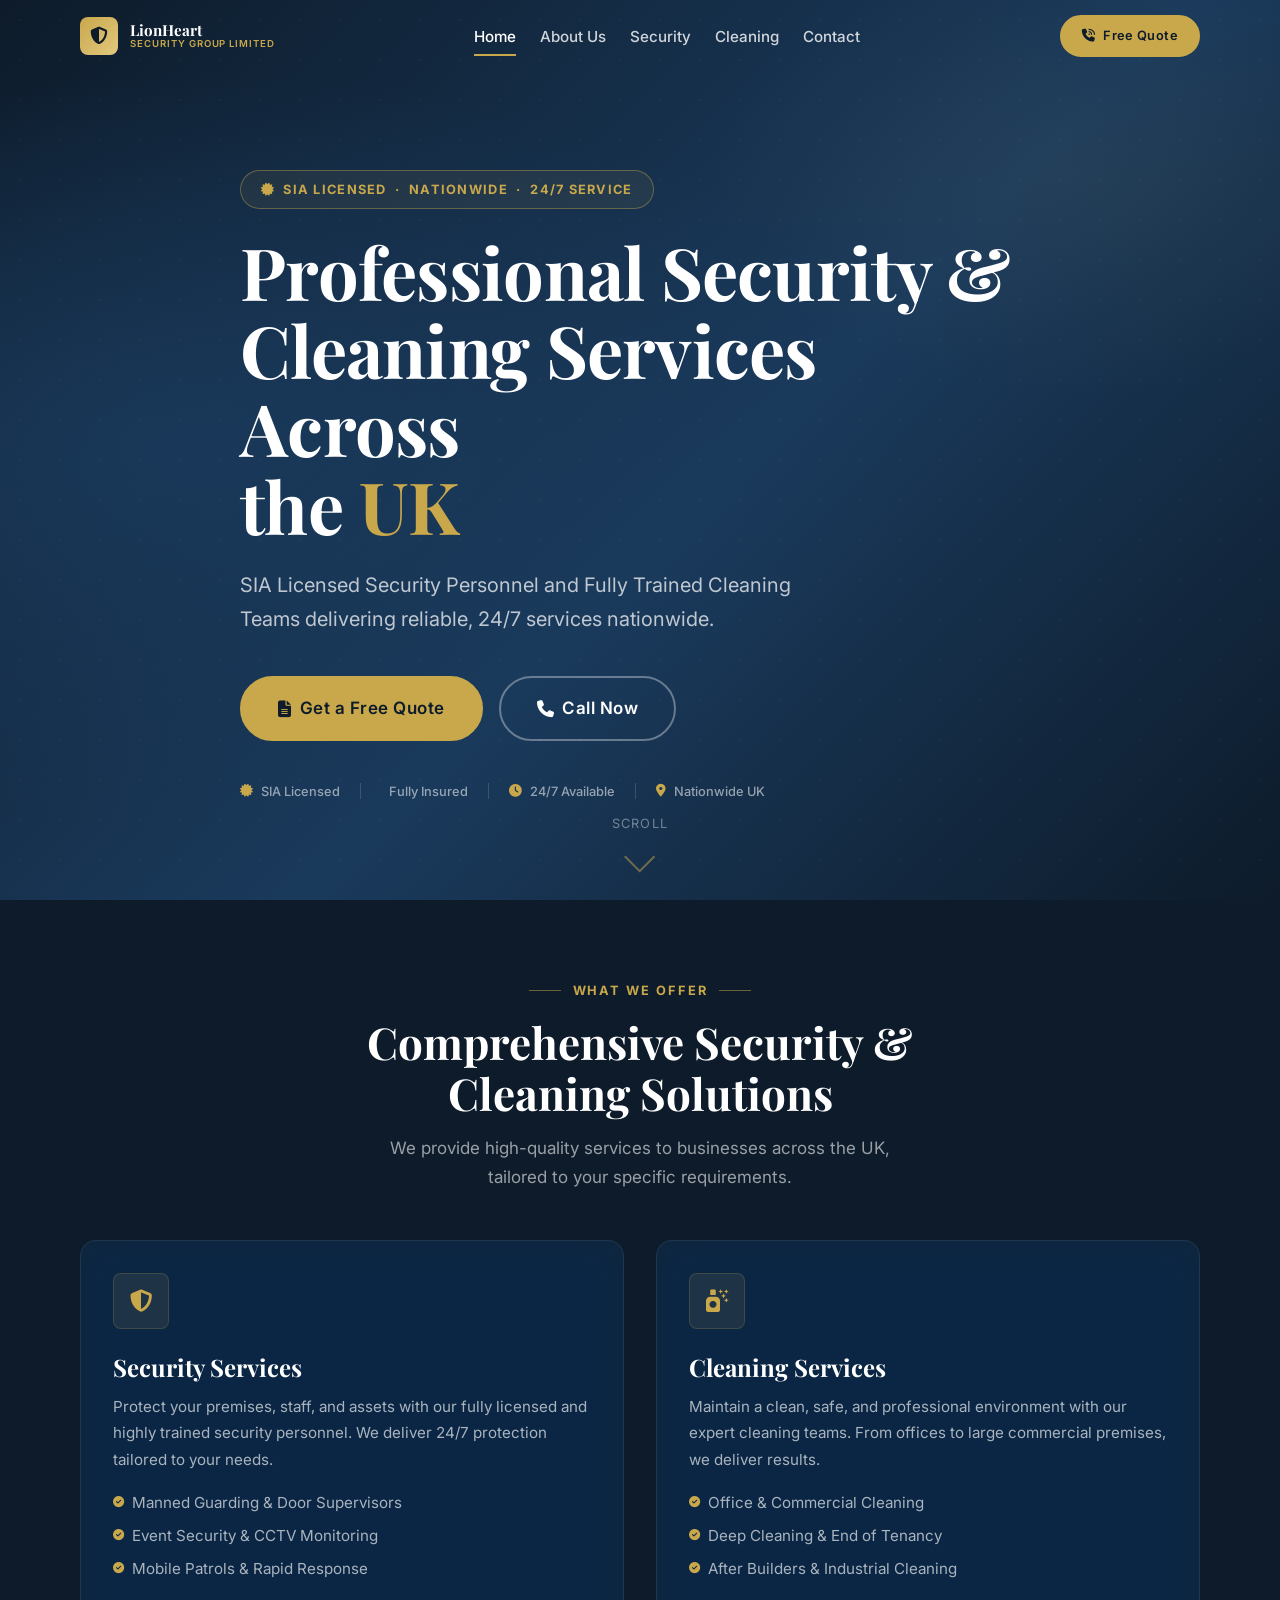
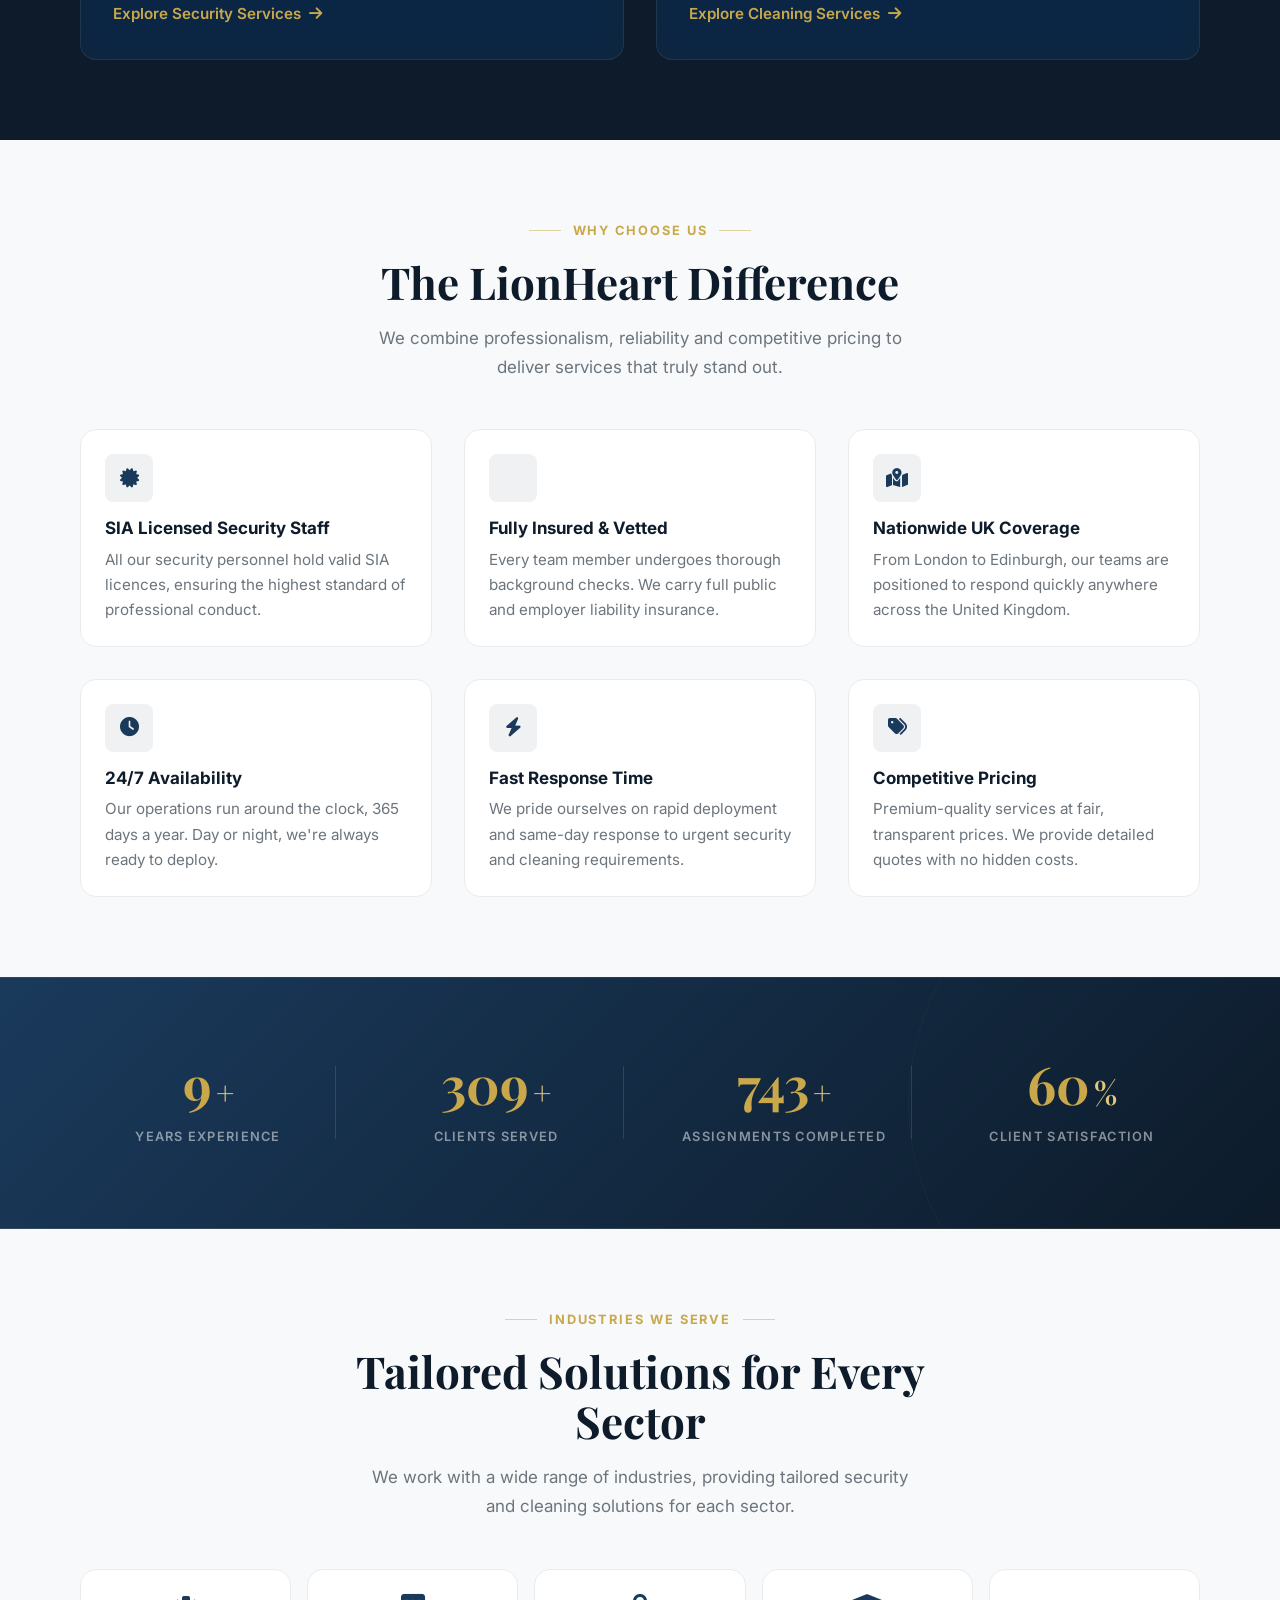
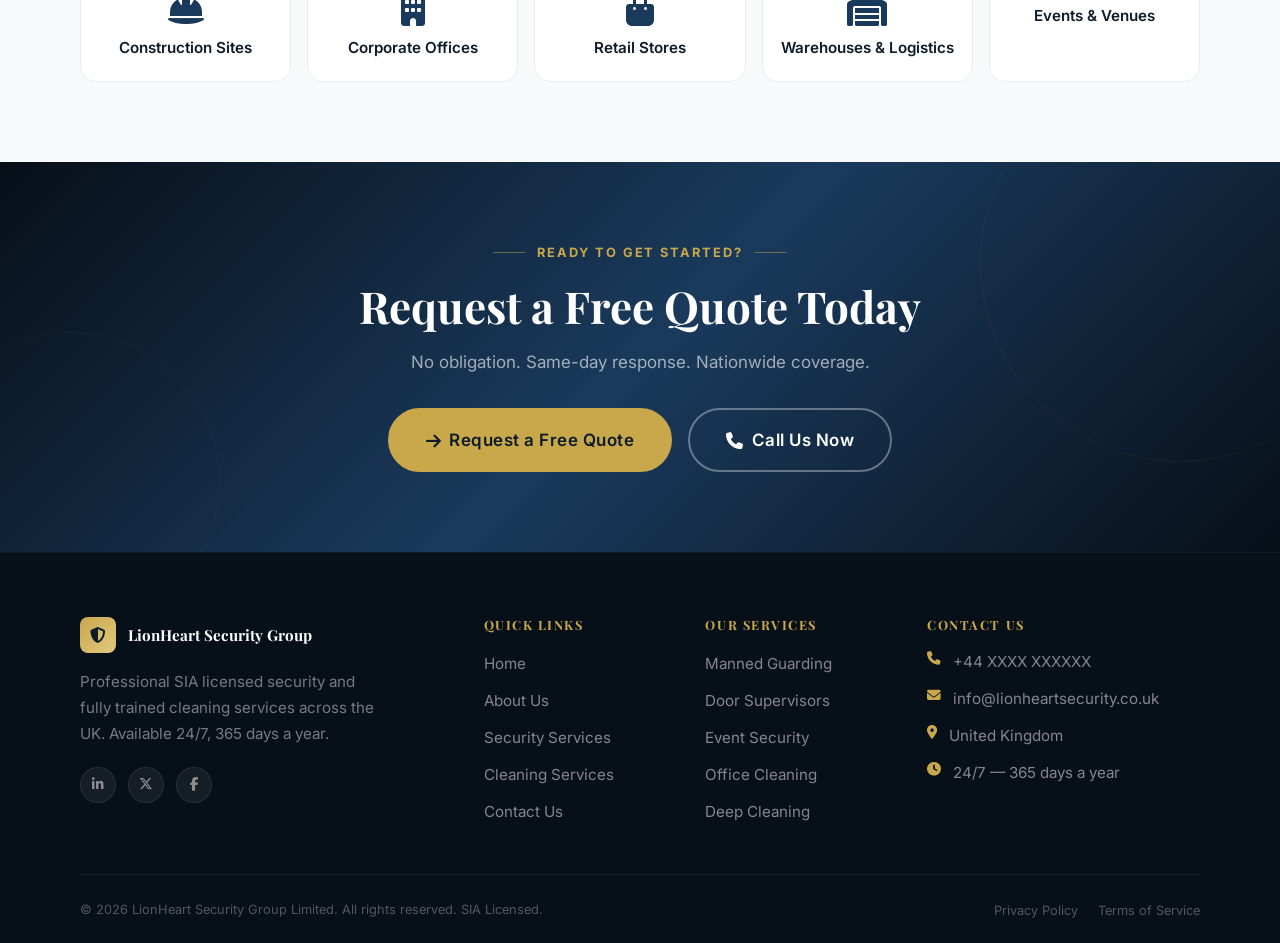
==== index.html @ 36550b9c "Initial commit" ====
<!DOCTYPE html>
<html lang="en">
<head>
  <meta charset="UTF-8">
  <meta name="viewport" content="width=device-width, initial-scale=1.0">
  <meta name="description" content="LionHeart Security Group Limited — SIA Licensed Security Personnel and Fully Trained Cleaning Teams delivering reliable 24/7 services nationwide across the UK.">
  <title>LionHeart Security Group Limited | Professional Security & Cleaning Services UK</title>
  <link rel="preconnect" href="https://fonts.googleapis.com">
  <link rel="preconnect" href="https://fonts.gstatic.com" crossorigin>
  <link href="https://fonts.googleapis.com/css2?family=Inter:wght@300;400;500;600;700&family=Playfair+Display:wght@400;600;700&display=swap" rel="stylesheet">
  <link rel="stylesheet" href="https://cdnjs.cloudflare.com/ajax/libs/font-awesome/6.5.0/css/all.min.css">
  <link rel="stylesheet" href="styles.css">
</head>
<body>
  <a href="#main-content" class="skip-link">Skip to main content</a>

  <!-- Navigation -->
  <nav class="nav" role="navigation" aria-label="Main navigation">
    <div class="nav__inner container">
      <a href="index.html" class="nav__logo" aria-label="LionHeart Security Group Limited — Home">
        <div class="nav__logo-icon"><i class="fa-solid fa-shield-halved" aria-hidden="true"></i></div>
        <div class="nav__logo-text">
          <span class="nav__logo-name">LionHeart</span>
          <span class="nav__logo-tag">Security Group Limited</span>
        </div>
      </a>
      <ul class="nav__links" role="list">
        <li><a href="index.html"    class="nav__link">Home</a></li>
        <li><a href="about.html"    class="nav__link">About Us</a></li>
        <li><a href="security.html" class="nav__link">Security</a></li>
        <li><a href="cleaning.html" class="nav__link">Cleaning</a></li>
        <li><a href="contact.html"  class="nav__link">Contact</a></li>
      </ul>
      <a href="contact.html" class="btn btn--primary btn--sm nav__cta">
        <i class="fa-solid fa-phone-volume" aria-hidden="true"></i> Free Quote
      </a>
      <button class="nav__hamburger" data-hamburger aria-label="Toggle navigation menu" aria-expanded="false" aria-controls="mobile-menu">
        <span class="nav__hamburger-line"></span>
        <span class="nav__hamburger-line"></span>
        <span class="nav__hamburger-line"></span>
      </button>
    </div>
    <!-- Mobile Menu -->
    <div class="nav__mobile" id="mobile-menu" role="dialog" aria-label="Navigation menu" aria-modal="true">
      <div class="nav__mobile-overlay"></div>
      <div class="nav__mobile-panel">
        <ul class="nav__mobile-links" role="list">
          <li><a href="index.html"    class="nav__mobile-link">Home</a></li>
          <li><a href="about.html"    class="nav__mobile-link">About Us</a></li>
          <li><a href="security.html" class="nav__mobile-link">Security Services</a></li>
          <li><a href="cleaning.html" class="nav__mobile-link">Cleaning Services</a></li>
          <li><a href="contact.html"  class="nav__mobile-link">Contact</a></li>
        </ul>
        <a href="contact.html" class="btn btn--primary btn--lg" style="margin-top:1.5rem;text-align:center">Get a Free Quote</a>
        <div class="nav__mobile-contact">
          <a href="tel:+44XXXXXXXXXX"><i class="fa-solid fa-phone" aria-hidden="true"></i> +44 XXXX XXXX</a>
          <a href="mailto:info@lionheartsecurity.co.uk"><i class="fa-solid fa-envelope" aria-hidden="true"></i> info@lionheartsecurity.co.uk</a>
        </div>
      </div>
    </div>
  </nav>

  <main id="main-content">

    <!-- Hero -->
    <section class="hero" id="home" aria-label="Hero">
      <div class="hero__bg" aria-hidden="true"></div>
      <div class="container">
        <div class="hero__content">
          <div class="hero__badge">
            <i class="fa-solid fa-certificate" aria-hidden="true"></i>
            SIA Licensed &nbsp;·&nbsp; Nationwide &nbsp;·&nbsp; 24/7 Service
          </div>
          <h1 class="hero__title">
            Professional Security &amp;<br>
            Cleaning Services Across<br>
            the <span class="highlight">UK</span>
          </h1>
          <p class="hero__sub">
            SIA Licensed Security Personnel and Fully Trained Cleaning Teams delivering reliable, 24/7 services nationwide.
          </p>
          <div class="hero__actions">
            <a href="contact.html" class="btn btn--primary btn--lg">
              <i class="fa-solid fa-file-lines" aria-hidden="true"></i> Get a Free Quote
            </a>
            <a href="tel:+44XXXXXXXXXX" class="btn btn--outline btn--lg">
              <i class="fa-solid fa-phone" aria-hidden="true"></i> Call Now
            </a>
          </div>
          <div class="hero__trust-bar">
            <div class="trust-badge">
              <i class="fa-solid fa-certificate" aria-hidden="true"></i> SIA Licensed
            </div>
            <div class="trust-divider" aria-hidden="true"></div>
            <div class="trust-badge">
              <i class="fa-solid fa-shield-check" aria-hidden="true"></i> Fully Insured
            </div>
            <div class="trust-divider" aria-hidden="true"></div>
            <div class="trust-badge">
              <i class="fa-solid fa-clock" aria-hidden="true"></i> 24/7 Available
            </div>
            <div class="trust-divider" aria-hidden="true"></div>
            <div class="trust-badge">
              <i class="fa-solid fa-location-dot" aria-hidden="true"></i> Nationwide UK
            </div>
          </div>
        </div>
      </div>
      <div class="hero__scroll" aria-hidden="true">
        <span>Scroll</span>
        <div class="hero__scroll-arrow"></div>
      </div>
    </section>

    <!-- Services Overview -->
    <section class="section section--dark" id="services">
      <div class="container">
        <div class="section__header" data-reveal>
          <p class="section__eyebrow">
            <span class="section__eyebrow-line" aria-hidden="true"></span>
            What We Offer
            <span class="section__eyebrow-line" aria-hidden="true"></span>
          </p>
          <h2 class="section__title">Comprehensive Security &amp; Cleaning Solutions</h2>
          <p class="section__sub">We provide high-quality services to businesses across the UK, tailored to your specific requirements.</p>
        </div>
        <div class="grid-2">
          <article class="card" data-reveal data-reveal-delay="100">
            <div class="card__icon"><i class="fa-solid fa-shield-halved" aria-hidden="true"></i></div>
            <h3 class="card__title">Security Services</h3>
            <p class="card__body">Protect your premises, staff, and assets with our fully licensed and highly trained security personnel. We deliver 24/7 protection tailored to your needs.</p>
            <ul class="card__list">
              <li><i class="fa-solid fa-circle-check" aria-hidden="true"></i> Manned Guarding &amp; Door Supervisors</li>
              <li><i class="fa-solid fa-circle-check" aria-hidden="true"></i> Event Security &amp; CCTV Monitoring</li>
              <li><i class="fa-solid fa-circle-check" aria-hidden="true"></i> Mobile Patrols &amp; Rapid Response</li>
            </ul>
            <a href="security.html" class="card__link">
              Explore Security Services <i class="fa-solid fa-arrow-right" aria-hidden="true"></i>
            </a>
          </article>
          <article class="card" data-reveal data-reveal-delay="200">
            <div class="card__icon"><i class="fa-solid fa-spray-can-sparkles" aria-hidden="true"></i></div>
            <h3 class="card__title">Cleaning Services</h3>
            <p class="card__body">Maintain a clean, safe, and professional environment with our expert cleaning teams. From offices to large commercial premises, we deliver results.</p>
            <ul class="card__list">
              <li><i class="fa-solid fa-circle-check" aria-hidden="true"></i> Office &amp; Commercial Cleaning</li>
              <li><i class="fa-solid fa-circle-check" aria-hidden="true"></i> Deep Cleaning &amp; End of Tenancy</li>
              <li><i class="fa-solid fa-circle-check" aria-hidden="true"></i> After Builders &amp; Industrial Cleaning</li>
            </ul>
            <a href="cleaning.html" class="card__link">
              Explore Cleaning Services <i class="fa-solid fa-arrow-right" aria-hidden="true"></i>
            </a>
          </article>
        </div>
      </div>
    </section>

    <!-- Why Choose Us -->
    <section class="section section--light" id="why-us">
      <div class="container">
        <div class="section__header" data-reveal>
          <p class="section__eyebrow">
            <span class="section__eyebrow-line" aria-hidden="true"></span>
            Why Choose Us
            <span class="section__eyebrow-line" aria-hidden="true"></span>
          </p>
          <h2 class="section__title">The LionHeart Difference</h2>
          <p class="section__sub">We combine professionalism, reliability and competitive pricing to deliver services that truly stand out.</p>
        </div>
        <div class="grid-3">
          <div class="feature-item feature-item--light" data-reveal data-reveal-delay="0">
            <div class="feature-item__icon"><i class="fa-solid fa-certificate" aria-hidden="true"></i></div>
            <h3 class="feature-item__title">SIA Licensed Security Staff</h3>
            <p class="feature-item__body">All our security personnel hold valid SIA licences, ensuring the highest standard of professional conduct.</p>
          </div>
          <div class="feature-item feature-item--light" data-reveal data-reveal-delay="100">
            <div class="feature-item__icon"><i class="fa-solid fa-shield-check" aria-hidden="true"></i></div>
            <h3 class="feature-item__title">Fully Insured &amp; Vetted</h3>
            <p class="feature-item__body">Every team member undergoes thorough background checks. We carry full public and employer liability insurance.</p>
          </div>
          <div class="feature-item feature-item--light" data-reveal data-reveal-delay="200">
            <div class="feature-item__icon"><i class="fa-solid fa-map-location-dot" aria-hidden="true"></i></div>
            <h3 class="feature-item__title">Nationwide UK Coverage</h3>
            <p class="feature-item__body">From London to Edinburgh, our teams are positioned to respond quickly anywhere across the United Kingdom.</p>
          </div>
          <div class="feature-item feature-item--light" data-reveal data-reveal-delay="0">
            <div class="feature-item__icon"><i class="fa-solid fa-clock" aria-hidden="true"></i></div>
            <h3 class="feature-item__title">24/7 Availability</h3>
            <p class="feature-item__body">Our operations run around the clock, 365 days a year. Day or night, we're always ready to deploy.</p>
          </div>
          <div class="feature-item feature-item--light" data-reveal data-reveal-delay="100">
            <div class="feature-item__icon"><i class="fa-solid fa-bolt" aria-hidden="true"></i></div>
            <h3 class="feature-item__title">Fast Response Time</h3>
            <p class="feature-item__body">We pride ourselves on rapid deployment and same-day response to urgent security and cleaning requirements.</p>
          </div>
          <div class="feature-item feature-item--light" data-reveal data-reveal-delay="200">
            <div class="feature-item__icon"><i class="fa-solid fa-tags" aria-hidden="true"></i></div>
            <h3 class="feature-item__title">Competitive Pricing</h3>
            <p class="feature-item__body">Premium-quality services at fair, transparent prices. We provide detailed quotes with no hidden costs.</p>
          </div>
        </div>
      </div>
    </section>

    <!-- Stats -->
    <div class="stats" id="stats" aria-label="Company statistics">
      <div class="container">
        <div class="stats__grid">
          <div class="stats__item" data-reveal data-reveal-delay="0">
            <div class="stats__value">
              <span class="stats__number" data-counter="15" aria-label="15">0</span>
              <span class="stats__suffix">+</span>
            </div>
            <div class="stats__label">Years Experience</div>
          </div>
          <div class="stats__item" data-reveal data-reveal-delay="100">
            <div class="stats__value">
              <span class="stats__number" data-counter="500" aria-label="500">0</span>
              <span class="stats__suffix">+</span>
            </div>
            <div class="stats__label">Clients Served</div>
          </div>
          <div class="stats__item" data-reveal data-reveal-delay="200">
            <div class="stats__value">
              <span class="stats__number" data-counter="1200" aria-label="1200">0</span>
              <span class="stats__suffix">+</span>
            </div>
            <div class="stats__label">Assignments Completed</div>
          </div>
          <div class="stats__item" data-reveal data-reveal-delay="300">
            <div class="stats__value">
              <span class="stats__number" data-counter="98" aria-label="98">0</span>
              <span class="stats__suffix">%</span>
            </div>
            <div class="stats__label">Client Satisfaction</div>
          </div>
        </div>
      </div>
    </div>

    <!-- Industries -->
    <section class="section section--light" id="industries">
      <div class="container">
        <div class="section__header" data-reveal>
          <p class="section__eyebrow">
            <span class="section__eyebrow-line" aria-hidden="true"></span>
            Industries We Serve
            <span class="section__eyebrow-line" aria-hidden="true"></span>
          </p>
          <h2 class="section__title">Tailored Solutions for Every Sector</h2>
          <p class="section__sub">We work with a wide range of industries, providing tailored security and cleaning solutions for each sector.</p>
        </div>
        <div class="industries-grid">
          <div class="industry-card" data-reveal data-reveal-delay="0">
            <i class="fa-solid fa-helmet-safety industry-card__icon" aria-hidden="true"></i>
            <div class="industry-card__name">Construction Sites</div>
          </div>
          <div class="industry-card" data-reveal data-reveal-delay="80">
            <i class="fa-solid fa-building industry-card__icon" aria-hidden="true"></i>
            <div class="industry-card__name">Corporate Offices</div>
          </div>
          <div class="industry-card" data-reveal data-reveal-delay="160">
            <i class="fa-solid fa-bag-shopping industry-card__icon" aria-hidden="true"></i>
            <div class="industry-card__name">Retail Stores</div>
          </div>
          <div class="industry-card" data-reveal data-reveal-delay="240">
            <i class="fa-solid fa-warehouse industry-card__icon" aria-hidden="true"></i>
            <div class="industry-card__name">Warehouses &amp; Logistics</div>
          </div>
          <div class="industry-card" data-reveal data-reveal-delay="320">
            <i class="fa-solid fa-calendar-star industry-card__icon" aria-hidden="true"></i>
            <div class="industry-card__name">Events &amp; Venues</div>
          </div>
        </div>
      </div>
    </section>

    <!-- CTA Banner -->
    <section class="cta-banner" id="cta" aria-label="Call to action">
      <div class="cta-banner__inner">
        <div data-reveal="fade">
          <p class="section__eyebrow" style="justify-content:center;margin-bottom:1rem;">
            <span class="section__eyebrow-line" aria-hidden="true"></span>
            Ready to Get Started?
            <span class="section__eyebrow-line" aria-hidden="true"></span>
          </p>
          <h2 class="cta-banner__title">Request a Free Quote Today</h2>
          <p class="cta-banner__sub">No obligation. Same-day response. Nationwide coverage.</p>
          <div class="cta-banner__actions">
            <a href="contact.html" class="btn btn--primary btn--lg">
              <i class="fa-solid fa-arrow-right" aria-hidden="true"></i> Request a Free Quote
            </a>
            <a href="tel:+44XXXXXXXXXX" class="btn btn--outline btn--lg">
              <i class="fa-solid fa-phone" aria-hidden="true"></i> Call Us Now
            </a>
          </div>
        </div>
      </div>
    </section>

  </main>

  <!-- Footer -->
  <footer class="footer" role="contentinfo">
    <div class="container">
      <div class="footer__grid">
        <div>
          <div class="footer__logo">
            <div class="footer__logo-icon"><i class="fa-solid fa-shield-halved" aria-hidden="true"></i></div>
            <span class="footer__logo-name">LionHeart Security Group</span>
          </div>
          <p class="footer__desc">Professional SIA licensed security and fully trained cleaning services across the UK. Available 24/7, 365 days a year.</p>
          <div class="footer__social">
            <a href="#" aria-label="LinkedIn"><i class="fa-brands fa-linkedin-in" aria-hidden="true"></i></a>
            <a href="#" aria-label="Twitter/X"><i class="fa-brands fa-x-twitter" aria-hidden="true"></i></a>
            <a href="#" aria-label="Facebook"><i class="fa-brands fa-facebook-f" aria-hidden="true"></i></a>
          </div>
        </div>
        <div>
          <h3 class="footer__col-title">Quick Links</h3>
          <ul class="footer__links" role="list">
            <li><a href="index.html">Home</a></li>
            <li><a href="about.html">About Us</a></li>
            <li><a href="security.html">Security Services</a></li>
            <li><a href="cleaning.html">Cleaning Services</a></li>
            <li><a href="contact.html">Contact Us</a></li>
          </ul>
        </div>
        <div>
          <h3 class="footer__col-title">Our Services</h3>
          <ul class="footer__links" role="list">
            <li><a href="security.html">Manned Guarding</a></li>
            <li><a href="security.html">Door Supervisors</a></li>
            <li><a href="security.html">Event Security</a></li>
            <li><a href="cleaning.html">Office Cleaning</a></li>
            <li><a href="cleaning.html">Deep Cleaning</a></li>
          </ul>
        </div>
        <div>
          <h3 class="footer__col-title">Contact Us</h3>
          <ul class="footer__contact" role="list">
            <li class="footer__contact-item">
              <i class="fa-solid fa-phone" aria-hidden="true"></i>
              <a href="tel:+44XXXXXXXXXX">+44 XXXX XXXXXX</a>
            </li>
            <li class="footer__contact-item">
              <i class="fa-solid fa-envelope" aria-hidden="true"></i>
              <a href="mailto:info@lionheartsecurity.co.uk">info@lionheartsecurity.co.uk</a>
            </li>
            <li class="footer__contact-item">
              <i class="fa-solid fa-location-dot" aria-hidden="true"></i>
              <span>United Kingdom</span>
            </li>
            <li class="footer__contact-item">
              <i class="fa-solid fa-clock" aria-hidden="true"></i>
              <span>24/7 — 365 days a year</span>
            </li>
          </ul>
        </div>
      </div>
      <div class="footer__bottom">
        <p class="footer__copyright">&copy; 2026 LionHeart Security Group Limited. All rights reserved. SIA Licensed.</p>
        <ul class="footer__legal" role="list">
          <li><a href="#">Privacy Policy</a></li>
          <li><a href="#">Terms of Service</a></li>
        </ul>
      </div>
    </div>
  </footer>

  <script src="script.js"></script>
</body>
</html>
---- styles.css ----
/* ============================================================
   LIONHEART SECURITY GROUP LIMITED — Global Stylesheet
   ============================================================ */

/* 1. Design Tokens */
:root {
  --color-navy:        #0D1B2A;
  --color-blue:        #1A3A5C;
  --color-gold:        #C9A84C;
  --color-gold-light:  #E2C97E;
  --color-white:       #FFFFFF;
  --color-gray-light:  #F8F9FA;
  --color-gray-mid:    #E9ECEF;
  --color-muted:       #6C757D;
  --color-footer-bg:   #070F18;
  --color-card-glass:  rgba(26,58,92,0.35);
  --color-card-border: rgba(255,255,255,0.08);
  --color-card-hover:  rgba(201,168,76,0.28);

  --font-body:    'Inter', system-ui, sans-serif;
  --font-display: 'Playfair Display', Georgia, serif;

  --text-xs:   clamp(0.7rem,  1.5vw, 0.8rem);
  --text-sm:   clamp(0.83rem, 2vw,   0.95rem);
  --text-base: clamp(1rem,    2.5vw, 1.0625rem);
  --text-lg:   clamp(1.1rem,  2.5vw, 1.25rem);
  --text-xl:   clamp(1.2rem,  3vw,   1.5rem);
  --text-2xl:  clamp(1.5rem,  4vw,   2rem);
  --text-3xl:  clamp(1.875rem,5vw,   2.75rem);
  --text-4xl:  clamp(2.25rem, 5.5vw, 3.25rem);
  --text-hero: clamp(2.5rem,  7vw,   4.5rem);

  --sp-1:2px; --sp-2:.5rem; --sp-3:.75rem; --sp-4:1rem; --sp-5:1.25rem;
  --sp-6:1.5rem; --sp-8:2rem; --sp-10:2.5rem; --sp-12:3rem;
  --sp-16:4rem; --sp-20:5rem; --sp-24:6rem;

  --radius-sm:4px; --radius-md:8px; --radius-lg:16px;
  --radius-xl:24px; --radius-full:9999px;

  --shadow-sm:  0 2px 8px rgba(0,0,0,.2);
  --shadow-md:  0 4px 20px rgba(0,0,0,.25);
  --shadow-lg:  0 8px 40px rgba(0,0,0,.35);
  --shadow-gold:0 0 30px rgba(201,168,76,.2);
  --shadow-card:0 8px 40px rgba(13,27,42,.5);

  --ease-out:    cubic-bezier(.22,1,.36,1);
  --trans-fast:  150ms cubic-bezier(.22,1,.36,1);
  --trans-base:  300ms cubic-bezier(.22,1,.36,1);
  --trans-slow:  500ms cubic-bezier(.22,1,.36,1);

  --container-max: 1200px;
  --container-pad: clamp(1rem,5vw,2.5rem);
  --nav-height:    72px;
  --z-sticky: 100; --z-overlay: 200;
}

/* 2. Reset */
*,*::before,*::after { box-sizing:border-box; margin:0; padding:0; }
html { scroll-behavior:smooth; font-size:100%; -webkit-text-size-adjust:100%; }
body {
  font-family:var(--font-body); font-size:var(--text-base);
  background:var(--color-navy); color:var(--color-white);
  line-height:1.65; overflow-x:hidden;
  -webkit-font-smoothing:antialiased; -moz-osx-font-smoothing:grayscale;
}
img,video,svg { max-width:100%; display:block; }
a { color:inherit; text-decoration:none; transition:color var(--trans-fast); }
ul,ol { list-style:none; }
button { cursor:pointer; font-family:inherit; border:none; background:none; }
input,select,textarea { font-family:inherit; font-size:inherit; }
h1,h2,h3,h4,h5,h6 { font-family:var(--font-display); font-weight:700; line-height:1.2; }
:focus-visible { outline:2px solid var(--color-gold); outline-offset:4px; }

.skip-link {
  position:absolute; top:-100%; left:1rem; z-index:9999;
  background:var(--color-gold); color:var(--color-navy);
  padding:.5rem 1rem; border-radius:0 0 var(--radius-md) var(--radius-md);
  font-weight:700; font-size:var(--text-sm);
  transition:top var(--trans-fast);
}
.skip-link:focus { top:0; }

/* 3. Layout Utils */
.container { max-width:var(--container-max); margin:0 auto; padding:0 var(--container-pad); }
.section   { padding:var(--sp-20) 0; }
.section--light { background:var(--color-gray-light); color:var(--color-navy); }
.section--dark  { background:var(--color-navy); color:var(--color-white); }
.section--blue  { background:var(--color-blue); color:var(--color-white); }
.text-gold   { color:var(--color-gold); }
.text-muted  { color:var(--color-muted); }
.text-center { text-align:center; }
.display-font { font-family:var(--font-display); }
.grid-2 { display:grid; grid-template-columns:repeat(2,1fr); gap:var(--sp-8); }
.grid-3 { display:grid; grid-template-columns:repeat(3,1fr); gap:var(--sp-8); }
.grid-4 { display:grid; grid-template-columns:repeat(4,1fr); gap:var(--sp-6); }

/* 4. Section Header */
.section__header { text-align:center; max-width:700px; margin:0 auto var(--sp-12); }
.section__eyebrow {
  display:flex; align-items:center; justify-content:center; gap:var(--sp-3);
  font-size:var(--text-xs); font-weight:700; text-transform:uppercase;
  letter-spacing:.15em; color:var(--color-gold); margin-bottom:var(--sp-4);
}
.section__eyebrow-line { display:block; width:32px; height:1px; background:var(--color-gold); opacity:.5; }
.section__title { font-family:var(--font-display); font-size:var(--text-3xl); font-weight:700; margin-bottom:var(--sp-4); line-height:1.15; }
.section--light .section__title { color:var(--color-navy); }
.section__sub { font-size:var(--text-base); color:var(--color-muted); line-height:1.7; max-width:560px; margin:0 auto; }
.section--dark .section__sub { color:rgba(255,255,255,.58); }

/* 5. Buttons */
.btn {
  display:inline-flex; align-items:center; justify-content:center; gap:var(--sp-2);
  padding:.8rem 1.75rem; border-radius:var(--radius-full);
  font-family:var(--font-body); font-size:var(--text-sm); font-weight:600;
  letter-spacing:.03em; border:2px solid transparent; cursor:pointer;
  transition:all var(--trans-base); white-space:nowrap;
  position:relative; overflow:hidden; text-decoration:none;
}
.btn::after {
  content:''; position:absolute; top:0; left:-100%; width:60%; height:100%;
  background:linear-gradient(90deg,transparent,rgba(255,255,255,.14),transparent);
  transition:left .5s ease;
}
.btn:hover::after { left:150%; }
.btn--primary { background:var(--color-gold); color:var(--color-navy); border-color:var(--color-gold); }
.btn--primary:hover { background:var(--color-gold-light); border-color:var(--color-gold-light); transform:translateY(-2px); box-shadow:0 8px 24px rgba(201,168,76,.4); }
.btn--outline { background:transparent; color:var(--color-white); border-color:rgba(255,255,255,.35); }
.btn--outline:hover { border-color:var(--color-gold); color:var(--color-gold); transform:translateY(-2px); }
.btn--dark { background:var(--color-navy); color:var(--color-white); border-color:rgba(255,255,255,.2); }
.btn--dark:hover { border-color:var(--color-gold); color:var(--color-gold); }
.btn--lg { padding:1rem 2.25rem; font-size:var(--text-base); }
.btn--sm { padding:.5rem 1.25rem; font-size:var(--text-xs); }

/* 6. Navigation */
.nav {
  position:fixed; top:0; left:0; right:0; z-index:var(--z-sticky);
  transition:background var(--trans-base),box-shadow var(--trans-base),border-color var(--trans-base);
  border-bottom:1px solid transparent;
}
.nav--scrolled {
  background:rgba(13,27,42,.96);
  backdrop-filter:blur(20px); -webkit-backdrop-filter:blur(20px);
  border-color:rgba(201,168,76,.12);
  box-shadow:0 4px 24px rgba(0,0,0,.3);
}
.nav__inner {
  display:flex; align-items:center; justify-content:space-between;
  height:var(--nav-height); gap:var(--sp-8);
}
.nav__logo { display:flex; align-items:center; gap:var(--sp-3); flex-shrink:0; }
.nav__logo-icon {
  width:38px; height:38px;
  background:linear-gradient(135deg,var(--color-gold),var(--color-gold-light));
  border-radius:var(--radius-md); display:flex; align-items:center; justify-content:center;
  font-size:1.1rem; color:var(--color-navy); flex-shrink:0;
}
.nav__logo-text { display:flex; flex-direction:column; line-height:1.1; }
.nav__logo-name { font-family:var(--font-display); font-size:.95rem; font-weight:700; color:var(--color-white); }
.nav__logo-tag  { font-size:.6rem; font-weight:600; color:var(--color-gold); text-transform:uppercase; letter-spacing:.1em; }
.nav__links { display:flex; align-items:center; gap:var(--sp-6); flex:1; justify-content:center; }
.nav__link {
  font-size:var(--text-sm); font-weight:500; color:rgba(255,255,255,.8);
  padding:var(--sp-2) 0; border-bottom:2px solid transparent;
  transition:color var(--trans-fast),border-color var(--trans-fast);
}
.nav__link:hover, .nav__link--active { color:var(--color-white); border-bottom-color:var(--color-gold); }
.nav__cta { flex-shrink:0; }

/* Hamburger */
.nav__hamburger {
  display:none; flex-direction:column; justify-content:center;
  align-items:center; gap:5px; width:44px; height:44px; flex-shrink:0;
}
.nav__hamburger-line {
  display:block; width:24px; height:2px; background:var(--color-white);
  border-radius:2px; transition:transform var(--trans-base),opacity var(--trans-fast);
  transform-origin:center;
}
.nav--open .nav__hamburger-line:nth-child(1) { transform:translateY(7px) rotate(45deg); }
.nav--open .nav__hamburger-line:nth-child(2) { opacity:0; transform:scaleX(0); }
.nav--open .nav__hamburger-line:nth-child(3) { transform:translateY(-7px) rotate(-45deg); }

/* Mobile menu */
.nav__mobile {
  position:fixed; inset:0; z-index:var(--z-overlay); pointer-events:none;
}
.nav--open .nav__mobile { pointer-events:all; }
.nav__mobile-overlay {
  position:absolute; inset:0; background:rgba(7,15,24,.75);
  opacity:0; transition:opacity var(--trans-base); backdrop-filter:blur(4px);
}
.nav--open .nav__mobile-overlay { opacity:1; }
.nav__mobile-panel {
  position:absolute; top:0; right:0; bottom:0; width:min(320px,85vw);
  background:var(--color-navy); border-left:1px solid rgba(201,168,76,.15);
  padding:var(--sp-16) var(--sp-8) var(--sp-8);
  display:flex; flex-direction:column;
  transform:translateX(100%); transition:transform var(--trans-base); overflow-y:auto;
}
.nav--open .nav__mobile-panel { transform:translateX(0); }
.nav__mobile-links { display:flex; flex-direction:column; gap:var(--sp-2); flex:1; }
.nav__mobile-link {
  font-size:var(--text-lg); font-family:var(--font-display); font-weight:600;
  color:rgba(255,255,255,.8); padding:var(--sp-3) 0;
  border-bottom:1px solid rgba(255,255,255,.07);
  transition:color var(--trans-fast),padding-left var(--trans-fast);
}
.nav__mobile-link:hover,.nav__mobile-link--active { color:var(--color-gold); padding-left:var(--sp-3); }
.nav__mobile-contact {
  display:flex; flex-direction:column; gap:var(--sp-3);
  margin-top:var(--sp-6); padding-top:var(--sp-6);
  border-top:1px solid rgba(255,255,255,.08);
}
.nav__mobile-contact a { display:flex; align-items:center; gap:var(--sp-3); font-size:var(--text-sm); color:rgba(255,255,255,.55); }
.nav__mobile-contact a i { color:var(--color-gold); width:16px; }

/* 7. Hero */
.hero {
  position:relative; min-height:100vh; min-height:100svh;
  display:flex; align-items:center; overflow:hidden; padding-top:var(--nav-height);
}
.hero__bg {
  position:absolute; inset:0; z-index:0;
  background:
    radial-gradient(ellipse 80% 60% at 15% 50%,rgba(26,58,92,.9) 0%,transparent 70%),
    radial-gradient(ellipse 50% 40% at 85% 20%,rgba(201,168,76,.06) 0%,transparent 60%),
    linear-gradient(135deg,#0D1B2A 0%,#1A3A5C 55%,#0D1B2A 100%);
}
.hero__bg::after {
  content:''; position:absolute; inset:0;
  background-image:radial-gradient(circle,rgba(201,168,76,.05) 1px,transparent 1px);
  background-size:40px 40px; animation:gridFloat 20s linear infinite;
}
.hero__content {
  position:relative; z-index:1; max-width:800px;
  padding:var(--sp-20) 0; animation:fadeInUp .9s var(--ease-out) forwards;
}
.hero__badge {
  display:inline-flex; align-items:center; gap:var(--sp-2);
  padding:var(--sp-2) var(--sp-5); border:1px solid rgba(201,168,76,.4);
  border-radius:var(--radius-full); font-size:var(--text-xs); font-weight:700;
  color:var(--color-gold); letter-spacing:.1em; text-transform:uppercase;
  margin-bottom:var(--sp-6); background:rgba(201,168,76,.08);
}
.hero__title {
  font-family:var(--font-display); font-size:var(--text-hero);
  font-weight:700; line-height:1.08; color:var(--color-white);
  margin-bottom:var(--sp-6); letter-spacing:-.01em;
}
.hero__title .highlight { color:var(--color-gold); }
.hero__sub { font-size:var(--text-lg); color:rgba(255,255,255,.72); max-width:560px; line-height:1.7; margin-bottom:var(--sp-10); }
.hero__actions { display:flex; gap:var(--sp-4); flex-wrap:wrap; margin-bottom:var(--sp-10); }
.hero__trust-bar { display:flex; align-items:center; gap:var(--sp-5); flex-wrap:wrap; }
.trust-badge { display:flex; align-items:center; gap:var(--sp-2); font-size:var(--text-xs); color:rgba(255,255,255,.55); font-weight:500; }
.trust-badge i { color:var(--color-gold); }
.trust-divider { width:1px; height:16px; background:rgba(255,255,255,.15); }
.hero__scroll {
  position:absolute; bottom:var(--sp-8); left:50%; transform:translateX(-50%);
  display:flex; flex-direction:column; align-items:center; gap:var(--sp-2);
  color:rgba(255,255,255,.4); font-size:var(--text-xs); letter-spacing:.1em; text-transform:uppercase;
  z-index:1; animation:fadeIn 1s 1.5s ease both;
}
.hero__scroll-arrow {
  width:22px; height:22px;
  border-right:2px solid rgba(201,168,76,.5); border-bottom:2px solid rgba(201,168,76,.5);
  transform:rotate(45deg); animation:bounce 2s ease infinite; margin-top:4px;
}

/* 8. Cards */
.card {
  background:var(--color-card-glass);
  backdrop-filter:blur(16px) saturate(180%); -webkit-backdrop-filter:blur(16px) saturate(180%);
  border:1px solid var(--color-card-border); border-radius:var(--radius-lg);
  padding:var(--sp-8); transition:transform var(--trans-base),box-shadow var(--trans-base),border-color var(--trans-base);
  position:relative; overflow:hidden;
}
@supports not (backdrop-filter:blur(1px)) { .card { background:rgba(26,58,92,.7); } }
.card::before {
  content:''; position:absolute; top:0; left:0; right:0; height:2px;
  background:linear-gradient(90deg,transparent,rgba(201,168,76,.4),transparent);
  opacity:0; transition:opacity var(--trans-base);
}
.card:hover { transform:translateY(-6px); box-shadow:var(--shadow-card),var(--shadow-gold); border-color:var(--color-card-hover); }
.card:hover::before { opacity:1; }
.card--light {
  background:var(--color-white); border-color:var(--color-gray-mid);
  backdrop-filter:none; -webkit-backdrop-filter:none;
}
.card--light:hover { border-color:rgba(201,168,76,.4); box-shadow:var(--shadow-md),var(--shadow-gold); }
.card__icon {
  width:56px; height:56px; border-radius:var(--radius-md);
  background:rgba(201,168,76,.1); border:1px solid rgba(201,168,76,.2);
  display:flex; align-items:center; justify-content:center;
  font-size:1.4rem; color:var(--color-gold); margin-bottom:var(--sp-6);
  transition:background var(--trans-base),border-color var(--trans-base);
}
.card--light .card__icon { background:rgba(13,27,42,.06); color:var(--color-blue); border-color:rgba(13,27,42,.12); }
.card:hover .card__icon { background:rgba(201,168,76,.18); border-color:rgba(201,168,76,.4); }
.card__title { font-family:var(--font-display); font-size:var(--text-xl); font-weight:700; margin-bottom:var(--sp-3); color:var(--color-white); }
.card--light .card__title { color:var(--color-navy); }
.card__body { font-size:var(--text-sm); color:rgba(255,255,255,.65); line-height:1.75; }
.card--light .card__body { color:var(--color-muted); }
.card__list { margin-top:var(--sp-4); display:flex; flex-direction:column; gap:var(--sp-2); }
.card__list li { display:flex; align-items:center; gap:var(--sp-2); font-size:var(--text-sm); color:rgba(255,255,255,.65); }
.card--light .card__list li { color:var(--color-muted); }
.card__list li i { color:var(--color-gold); font-size:.7rem; flex-shrink:0; }
.card__link { display:inline-flex; align-items:center; gap:var(--sp-2); margin-top:var(--sp-5); font-size:var(--text-sm); font-weight:600; color:var(--color-gold); transition:gap var(--trans-fast); }
.card__link:hover { gap:var(--sp-3); }

/* 9. Feature Items */
.feature-item {
  padding:var(--sp-6); border-radius:var(--radius-lg);
  border:1px solid rgba(255,255,255,.06); background:rgba(26,58,92,.2);
  transition:background var(--trans-base),border-color var(--trans-base),transform var(--trans-base);
}
.feature-item:hover { background:rgba(26,58,92,.4); border-color:rgba(201,168,76,.2); transform:translateY(-4px); }
.feature-item--light { background:var(--color-white); border-color:var(--color-gray-mid); }
.feature-item--light:hover { border-color:rgba(201,168,76,.3); box-shadow:var(--shadow-md); }
.feature-item__icon {
  width:48px; height:48px; border-radius:var(--radius-md);
  background:rgba(201,168,76,.1); display:flex; align-items:center; justify-content:center;
  font-size:1.2rem; color:var(--color-gold); margin-bottom:var(--sp-4);
}
.feature-item--light .feature-item__icon { background:rgba(13,27,42,.06); color:var(--color-blue); }
.feature-item__title { font-family:var(--font-body); font-size:var(--text-base); font-weight:700; margin-bottom:var(--sp-2); color:var(--color-white); }
.feature-item--light .feature-item__title { color:var(--color-navy); }
.feature-item__body { font-size:var(--text-sm); color:rgba(255,255,255,.55); line-height:1.65; }
.feature-item--light .feature-item__body { color:var(--color-muted); }

/* 10. Stats */
.stats {
  background:linear-gradient(135deg,var(--color-blue) 0%,var(--color-navy) 100%);
  padding:var(--sp-16) 0;
  border-top:1px solid rgba(201,168,76,.15); border-bottom:1px solid rgba(201,168,76,.15);
  position:relative; overflow:hidden;
}
.stats::before {
  content:''; position:absolute; top:-50%; right:-10%; width:500px; height:500px;
  border-radius:50%; border:1px solid rgba(201,168,76,.05); pointer-events:none;
}
.stats__grid { display:grid; grid-template-columns:repeat(4,1fr); gap:var(--sp-8); text-align:center; }
.stats__item { position:relative; padding:var(--sp-4); }
.stats__item:not(:last-child)::after {
  content:''; position:absolute; right:0; top:20%; height:60%; width:1px;
  background:rgba(201,168,76,.2);
}
.stats__value { display:flex; align-items:baseline; justify-content:center; gap:4px; margin-bottom:var(--sp-2); }
.stats__number { font-family:var(--font-display); font-size:var(--text-4xl); font-weight:700; color:var(--color-gold); line-height:1; }
.stats__suffix { font-family:var(--font-display); font-size:var(--text-2xl); font-weight:700; color:var(--color-gold-light); }
.stats__label { font-size:var(--text-xs); color:rgba(255,255,255,.5); text-transform:uppercase; letter-spacing:.1em; font-weight:600; }

/* 11. Industries */
.industries-grid { display:grid; grid-template-columns:repeat(5,1fr); gap:var(--sp-4); }
.industry-card {
  background:var(--color-white); border:1px solid var(--color-gray-mid);
  border-radius:var(--radius-lg); padding:var(--sp-6) var(--sp-4);
  text-align:center; transition:all var(--trans-base);
}
.industry-card:hover { border-color:var(--color-gold); transform:translateY(-4px); box-shadow:var(--shadow-md),var(--shadow-gold); }
.industry-card__icon { font-size:2rem; color:var(--color-blue); margin-bottom:var(--sp-3); transition:color var(--trans-fast); display:block; }
.industry-card:hover .industry-card__icon { color:var(--color-gold); }
.industry-card__name { font-family:var(--font-body); font-size:var(--text-sm); font-weight:600; color:var(--color-navy); line-height:1.3; }

/* 12. CTA Banner */
.cta-banner {
  background:linear-gradient(135deg,#070F18 0%,var(--color-blue) 50%,#070F18 100%);
  padding:var(--sp-20) 0; position:relative; overflow:hidden; text-align:center;
}
.cta-banner::before {
  content:''; position:absolute; top:-100px; right:-100px; width:400px; height:400px;
  border-radius:50%; border:1px solid rgba(201,168,76,.07); pointer-events:none;
}
.cta-banner::after {
  content:''; position:absolute; bottom:-80px; left:-80px; width:300px; height:300px;
  border-radius:50%; border:1px solid rgba(201,168,76,.05); pointer-events:none;
}
.cta-banner__inner { position:relative; z-index:1; max-width:680px; margin:0 auto; }
.cta-banner__title { font-family:var(--font-display); font-size:var(--text-3xl); font-weight:700; color:var(--color-white); margin-bottom:var(--sp-4); }
.cta-banner__sub { font-size:var(--text-base); color:rgba(255,255,255,.6); margin-bottom:var(--sp-8); }
.cta-banner__actions { display:flex; gap:var(--sp-4); justify-content:center; flex-wrap:wrap; }

/* 13. Footer */
.footer { background:var(--color-footer-bg); padding-top:var(--sp-16); border-top:1px solid rgba(255,255,255,.05); }
.footer__grid { display:grid; grid-template-columns:2fr 1fr 1fr 1.5fr; gap:var(--sp-10); padding-bottom:var(--sp-12); }
.footer__logo { display:flex; align-items:center; gap:var(--sp-3); margin-bottom:var(--sp-4); }
.footer__logo-icon {
  width:36px; height:36px;
  background:linear-gradient(135deg,var(--color-gold),var(--color-gold-light));
  border-radius:var(--radius-md); display:flex; align-items:center; justify-content:center;
  color:var(--color-navy); font-size:1rem; flex-shrink:0;
}
.footer__logo-name { font-family:var(--font-display); font-size:.95rem; font-weight:700; color:var(--color-white); }
.footer__desc { font-size:var(--text-sm); color:rgba(255,255,255,.45); line-height:1.7; margin-bottom:var(--sp-5); max-width:300px; }
.footer__social { display:flex; gap:var(--sp-3); }
.footer__social a {
  width:36px; height:36px; border-radius:var(--radius-full);
  background:rgba(255,255,255,.06); border:1px solid rgba(255,255,255,.08);
  display:flex; align-items:center; justify-content:center;
  font-size:.85rem; color:rgba(255,255,255,.5); transition:all var(--trans-fast);
}
.footer__social a:hover { background:rgba(201,168,76,.15); border-color:rgba(201,168,76,.3); color:var(--color-gold); }
.footer__col-title { font-size:var(--text-xs); font-weight:700; text-transform:uppercase; letter-spacing:.12em; color:var(--color-gold); margin-bottom:var(--sp-4); }
.footer__links { display:flex; flex-direction:column; gap:var(--sp-2); }
.footer__links li a { font-size:var(--text-sm); color:rgba(255,255,255,.5); display:inline-block; padding:2px 0; transition:color var(--trans-fast),padding-left var(--trans-fast); }
.footer__links li a:hover { color:var(--color-white); padding-left:4px; }
.footer__contact { display:flex; flex-direction:column; gap:var(--sp-3); }
.footer__contact-item { display:flex; align-items:flex-start; gap:var(--sp-3); font-size:var(--text-sm); color:rgba(255,255,255,.5); }
.footer__contact-item i { color:var(--color-gold); font-size:.85rem; margin-top:3px; flex-shrink:0; }
.footer__bottom {
  border-top:1px solid rgba(255,255,255,.06); padding:var(--sp-5) 0;
  display:flex; align-items:center; justify-content:space-between; gap:var(--sp-4); flex-wrap:wrap;
}
.footer__copyright { font-size:var(--text-xs); color:rgba(255,255,255,.3); }
.footer__legal { display:flex; gap:var(--sp-5); }
.footer__legal li a { font-size:var(--text-xs); color:rgba(255,255,255,.3); transition:color var(--trans-fast); }
.footer__legal li a:hover { color:var(--color-gold); }

/* 14. Page Hero (Inner Pages) */
.page-hero {
  min-height:320px; padding-top:calc(var(--nav-height) + var(--sp-16));
  padding-bottom:var(--sp-12); display:flex; align-items:flex-end;
  position:relative; overflow:hidden;
  background:linear-gradient(135deg,#070F18 0%,var(--color-blue) 60%,#0D1B2A 100%);
}
.page-hero::before {
  content:''; position:absolute; inset:0;
  background-image:radial-gradient(circle,rgba(201,168,76,.05) 1px,transparent 1px);
  background-size:32px 32px; pointer-events:none;
}
.page-hero::after {
  content:''; position:absolute; top:-100px; right:-100px; width:350px; height:350px;
  border-radius:50%; border:1px solid rgba(201,168,76,.07); pointer-events:none;
}
.page-hero__inner { position:relative; z-index:1; }
.page-hero__breadcrumb {
  display:flex; align-items:center; gap:var(--sp-2); font-size:var(--text-xs);
  color:rgba(255,255,255,.45); margin-bottom:var(--sp-4);
  text-transform:uppercase; letter-spacing:.08em;
}
.page-hero__breadcrumb a { color:var(--color-gold); }
.page-hero__breadcrumb a:hover { opacity:.8; }
.page-hero__badge {
  display:inline-flex; align-items:center; gap:var(--sp-2);
  padding:var(--sp-1) var(--sp-4); border:1px solid rgba(201,168,76,.35);
  border-radius:var(--radius-full); font-size:var(--text-xs); font-weight:700;
  color:var(--color-gold); letter-spacing:.1em; text-transform:uppercase;
  margin-bottom:var(--sp-4); background:rgba(201,168,76,.08);
}
.page-hero__title { font-family:var(--font-display); font-size:var(--text-4xl); font-weight:700; color:var(--color-white); margin-bottom:var(--sp-3); line-height:1.1; }
.page-hero__sub { font-size:var(--text-lg); color:rgba(255,255,255,.6); max-width:560px; }

/* 15. Intro Block */
.intro-block { max-width:820px; margin:0 auto; text-align:center; }
.intro-block__title { font-family:var(--font-display); font-size:var(--text-3xl); font-weight:700; color:var(--color-navy); margin-bottom:var(--sp-4); }
.intro-block__text { font-size:var(--text-base); color:var(--color-muted); line-height:1.75; margin-bottom:var(--sp-8); }
.intro-badges { display:flex; justify-content:center; gap:var(--sp-4); flex-wrap:wrap; }
.intro-badge {
  display:inline-flex; align-items:center; gap:var(--sp-2);
  padding:var(--sp-2) var(--sp-4); background:rgba(13,27,42,.06);
  border:1px solid rgba(13,27,42,.12); border-radius:var(--radius-full);
  font-size:var(--text-xs); font-weight:600; color:var(--color-navy); letter-spacing:.05em;
}
.intro-badge i { color:var(--color-gold); }

/* 16. Service Blocks (Security Page) */
.service-blocks { display:flex; flex-direction:column; }
.service-block {
  display:grid; grid-template-columns:1fr 1fr; gap:var(--sp-12);
  align-items:center; padding:var(--sp-12) 0;
  border-bottom:1px solid rgba(255,255,255,.06);
}
.service-block:last-child { border-bottom:none; }
.service-block--reverse { direction:rtl; }
.service-block--reverse > * { direction:ltr; }
.service-block__number { font-family:var(--font-display); font-size:clamp(3rem,8vw,5.5rem); font-weight:700; color:rgba(201,168,76,.07); line-height:1; display:block; margin-bottom:var(--sp-2); }
.service-block__title { font-family:var(--font-display); font-size:var(--text-2xl); font-weight:700; color:var(--color-white); margin-bottom:var(--sp-4); }
.service-block__desc { font-size:var(--text-base); color:rgba(255,255,255,.65); line-height:1.75; margin-bottom:var(--sp-5); }
.service-block__features { display:flex; flex-direction:column; gap:var(--sp-2); }
.service-block__features li { display:flex; align-items:center; gap:var(--sp-3); font-size:var(--text-sm); color:rgba(255,255,255,.65); }
.service-block__features li i { color:var(--color-gold); font-size:.75rem; flex-shrink:0; }
.service-block__visual {
  border-radius:var(--radius-xl); overflow:hidden; aspect-ratio:4/3;
  background:linear-gradient(135deg,rgba(26,58,92,.6),rgba(13,27,42,.8));
  border:1px solid rgba(201,168,76,.12); display:flex; align-items:center; justify-content:center;
  position:relative;
}
.service-block__visual::before {
  content:''; position:absolute; inset:0;
  background-image:radial-gradient(circle,rgba(201,168,76,.04) 1px,transparent 1px);
  background-size:24px 24px;
}
.service-block__visual-icon { font-size:clamp(4rem,8vw,6rem); color:rgba(201,168,76,.14); position:relative; z-index:1; }

/* 17. SIA Section */
.sia-section {
  background:linear-gradient(135deg,rgba(26,58,92,.4),rgba(13,27,42,.6));
  border:1px solid rgba(201,168,76,.15); border-radius:var(--radius-xl);
  padding:var(--sp-12); display:grid; grid-template-columns:1fr 1fr; gap:var(--sp-10); align-items:center;
}
.sia-section__title { font-family:var(--font-display); font-size:var(--text-2xl); color:var(--color-white); margin-bottom:var(--sp-4); }
.sia-section__text { font-size:var(--text-sm); color:rgba(255,255,255,.6); line-height:1.75; margin-bottom:var(--sp-6); }
.sia-badges { display:grid; grid-template-columns:1fr 1fr; gap:var(--sp-4); }
.sia-badge-card {
  background:rgba(201,168,76,.08); border:1px solid rgba(201,168,76,.2);
  border-radius:var(--radius-lg); padding:var(--sp-4); text-align:center;
}
.sia-badge-card i { font-size:1.5rem; color:var(--color-gold); margin-bottom:var(--sp-2); display:block; }
.sia-badge-card span { font-size:var(--text-xs); color:rgba(255,255,255,.6); font-weight:600; text-transform:uppercase; letter-spacing:.08em; }

/* 18. Process Timeline */
.process-steps { display:grid; grid-template-columns:repeat(4,1fr); position:relative; }
.process-steps::before {
  content:''; position:absolute; top:27px; left:12.5%; width:75%; height:2px;
  background:linear-gradient(90deg,var(--color-gold),var(--color-gold-light),var(--color-gold));
  opacity:.35; z-index:0;
}
.process-step { text-align:center; padding:var(--sp-4); position:relative; z-index:1; }
.process-step__number {
  width:56px; height:56px; border-radius:var(--radius-full);
  background:var(--color-gold); color:var(--color-navy);
  font-family:var(--font-display); font-size:var(--text-lg); font-weight:700;
  display:flex; align-items:center; justify-content:center; margin:0 auto var(--sp-4);
  box-shadow:0 0 0 6px rgba(201,168,76,.12);
}
.process-step__icon { font-size:1.5rem; color:var(--color-blue); margin-bottom:var(--sp-3); }
.process-step__title { font-size:var(--text-base); font-weight:700; color:var(--color-navy); margin-bottom:var(--sp-2); }
.process-step__desc { font-size:var(--text-sm); color:var(--color-muted); line-height:1.6; }

/* 19. About Page */
.about__visual-col { position:relative; min-height:420px; }
.about__image-main {
  width:85%; height:72%; border-radius:var(--radius-xl);
  background:linear-gradient(135deg,var(--color-blue),var(--color-navy));
  border:1px solid rgba(201,168,76,.2); position:absolute; top:0; right:0;
  display:flex; align-items:center; justify-content:center;
}
.about__image-main i { font-size:5rem; color:rgba(201,168,76,.14); }
.about__image-accent {
  width:52%; height:42%; border-radius:var(--radius-xl);
  background:linear-gradient(135deg,rgba(201,168,76,.12),rgba(26,58,92,.5));
  border:1px solid rgba(201,168,76,.25); position:absolute; bottom:0; left:0;
  display:flex; align-items:center; justify-content:center;
}
.about__image-accent i { font-size:2.5rem; color:rgba(201,168,76,.3); }
.about__floating-badge {
  position:absolute; bottom:28%; left:42%; z-index:2;
  background:var(--color-gold); color:var(--color-navy);
  padding:var(--sp-3) var(--sp-4); border-radius:var(--radius-lg);
  font-size:var(--text-xs); font-weight:700; text-align:center;
  box-shadow:var(--shadow-lg); white-space:nowrap;
}
.about__credentials { display:flex; gap:var(--sp-3); flex-wrap:wrap; margin-top:var(--sp-6); }
.about__cred-badge {
  display:flex; align-items:center; gap:var(--sp-2);
  padding:var(--sp-2) var(--sp-4); background:rgba(13,27,42,.06);
  border:1px solid rgba(13,27,42,.1); border-radius:var(--radius-full);
  font-size:var(--text-xs); font-weight:600; color:var(--color-navy);
}
.about__cred-badge i { color:var(--color-gold); }
.mv-card {
  padding:var(--sp-8); border-radius:var(--radius-xl);
  background:rgba(26,58,92,.3); border:1px solid rgba(255,255,255,.07);
  border-left:4px solid var(--color-gold);
}
.mv-card__icon {
  width:52px; height:52px; border-radius:var(--radius-md);
  background:rgba(201,168,76,.1); display:flex; align-items:center; justify-content:center;
  font-size:1.3rem; color:var(--color-gold); margin-bottom:var(--sp-5);
}
.mv-card__title { font-family:var(--font-display); font-size:var(--text-2xl); color:var(--color-white); margin-bottom:var(--sp-4); }
.mv-card__text { font-size:var(--text-base); color:rgba(255,255,255,.65); line-height:1.75; }

/* 20. Contact Form */
.contact-layout { display:grid; grid-template-columns:1.4fr 1fr; gap:var(--sp-10); align-items:start; }
.form-group { position:relative; margin-bottom:var(--sp-5); }
.form-label {
  position:absolute; left:1rem; top:1rem; font-size:var(--text-sm);
  color:rgba(255,255,255,.4); transition:all var(--trans-fast); pointer-events:none; padding:0 .25rem;
}
.form-input:focus + .form-label,
.form-input:not(:placeholder-shown) + .form-label,
.form-select:focus + .form-label,
.form-textarea:focus + .form-label,
.form-textarea:not(:placeholder-shown) + .form-label {
  top:-.55rem; font-size:var(--text-xs); color:var(--color-gold); background:var(--color-navy);
}
.form-select + .form-label { top:-.55rem; font-size:var(--text-xs); color:var(--color-gold); background:var(--color-navy); }
.form-input,.form-select,.form-textarea {
  width:100%; padding:1rem; background:rgba(26,58,92,.25);
  border:1px solid rgba(255,255,255,.1); border-radius:var(--radius-md);
  color:var(--color-white); font-size:var(--text-base);
  transition:border-color var(--trans-fast),box-shadow var(--trans-fast),background var(--trans-fast);
  -webkit-appearance:none; appearance:none;
}
.form-input::placeholder,.form-textarea::placeholder { color:transparent; }
.form-input:focus,.form-select:focus,.form-textarea:focus {
  outline:none; border-color:var(--color-gold);
  box-shadow:0 0 0 3px rgba(201,168,76,.1); background:rgba(26,58,92,.4);
}
.form-select {
  cursor:pointer;
  background-image:url("data:image/svg+xml,%3Csvg xmlns='http://www.w3.org/2000/svg' width='12' height='8'%3E%3Cpath d='M1 1l5 5 5-5' stroke='%23C9A84C' stroke-width='1.5' fill='none' stroke-linecap='round'/%3E%3C/svg%3E");
  background-repeat:no-repeat; background-position:right 1rem center; padding-right:2.5rem;
}
.form-select option { background:var(--color-blue); color:var(--color-white); }
.form-textarea { resize:vertical; min-height:130px; }
.form-row { display:grid; grid-template-columns:1fr 1fr; gap:var(--sp-4); }
.form-checkbox-group { display:flex; align-items:flex-start; gap:var(--sp-3); margin-bottom:var(--sp-5); }
.form-checkbox { width:18px; height:18px; accent-color:var(--color-gold); flex-shrink:0; margin-top:2px; cursor:pointer; }
.form-checkbox-label { font-size:var(--text-xs); color:rgba(255,255,255,.5); line-height:1.6; }
.form-checkbox-label a { color:var(--color-gold); }
.form-group--error .form-input,
.form-group--error .form-select,
.form-group--error .form-textarea { border-color:#e74c3c; }
.form-error { font-size:var(--text-xs); color:#e74c3c; margin-top:var(--sp-2); display:flex; align-items:center; gap:4px; }
.contact-info-card {
  background:var(--color-card-glass); backdrop-filter:blur(16px); -webkit-backdrop-filter:blur(16px);
  border:1px solid var(--color-card-border); border-radius:var(--radius-xl); padding:var(--sp-8);
  position:sticky; top:calc(var(--nav-height) + var(--sp-6));
}
.contact-info-card__title { font-family:var(--font-display); font-size:var(--text-xl); color:var(--color-white); margin-bottom:var(--sp-6); padding-bottom:var(--sp-4); border-bottom:1px solid rgba(201,168,76,.2); }
.contact-info-items { display:flex; flex-direction:column; gap:var(--sp-5); margin-bottom:var(--sp-6); }
.contact-info-item { display:flex; gap:var(--sp-4); }
.contact-info-item__icon { width:40px; height:40px; border-radius:var(--radius-md); background:rgba(201,168,76,.1); display:flex; align-items:center; justify-content:center; color:var(--color-gold); flex-shrink:0; }
.contact-info-item__label { font-size:var(--text-xs); color:rgba(255,255,255,.4); text-transform:uppercase; letter-spacing:.08em; font-weight:600; margin-bottom:4px; }
.contact-info-item__value { font-size:var(--text-sm); color:rgba(255,255,255,.8); font-weight:500; }
.contact-info-item__value a:hover { color:var(--color-gold); }
.contact-response-badge {
  background:rgba(201,168,76,.08); border:1px solid rgba(201,168,76,.2); border-radius:var(--radius-lg);
  padding:var(--sp-4); display:flex; align-items:center; gap:var(--sp-3);
  font-size:var(--text-sm); color:var(--color-gold); font-weight:600; margin-bottom:var(--sp-5);
}
.form-success { text-align:center; padding:var(--sp-12) var(--sp-8); animation:fadeInUp .5s var(--ease-out); }
.form-success__icon { font-size:3.5rem; color:#4ade80; margin-bottom:var(--sp-4); }
.form-success h3 { font-family:var(--font-display); font-size:var(--text-2xl); color:var(--color-white); margin-bottom:var(--sp-3); }
.form-success p { font-size:var(--text-base); color:rgba(255,255,255,.6); }

/* 21. Scroll Reveal */
[data-reveal] { opacity:0; transform:translateY(30px); transition:opacity .65s var(--ease-out),transform .65s var(--ease-out); }
[data-reveal="left"]  { transform:translateX(-30px); }
[data-reveal="right"] { transform:translateX(30px); }
[data-reveal="scale"] { transform:scale(.93); }
[data-reveal="fade"]  { transform:none; }
[data-reveal].is-visible { opacity:1; transform:none; }

/* 22. Keyframes */
@keyframes fadeInUp { from{opacity:0;transform:translateY(40px)} to{opacity:1;transform:translateY(0)} }
@keyframes fadeIn   { from{opacity:0} to{opacity:1} }
@keyframes gridFloat { from{background-position:0 0} to{background-position:40px 40px} }
@keyframes bounce { 0%,100%{transform:rotate(45deg) translateY(0)} 50%{transform:rotate(45deg) translateY(6px)} }

/* 23. Responsive */
@media (max-width:1023px) {
  .footer__grid { grid-template-columns:1fr 1fr; gap:var(--sp-8); }
  .industries-grid { grid-template-columns:repeat(3,1fr); }
  .stats__grid { grid-template-columns:repeat(2,1fr); }
  .stats__item:not(:last-child)::after { display:none; }
  .contact-layout { grid-template-columns:1fr; }
  .contact-info-card { position:static; }
  .sia-section { grid-template-columns:1fr; }
  .sia-badges { grid-template-columns:repeat(4,1fr); }
}
@media (max-width:767px) {
  .nav__links,.nav__cta { display:none; }
  .nav__hamburger { display:flex; }
  .grid-2,.grid-3,.grid-4 { grid-template-columns:1fr; }
  .service-block { grid-template-columns:1fr; gap:var(--sp-6); padding:var(--sp-8) 0; }
  .service-block--reverse { direction:ltr; }
  .service-block__visual { aspect-ratio:16/7; }
  .about__visual-col { min-height:280px; }
  .industries-grid { grid-template-columns:repeat(2,1fr); }
  .footer__grid { grid-template-columns:1fr; gap:var(--sp-6); }
  .process-steps { grid-template-columns:1fr; gap:var(--sp-6); }
  .process-steps::before { top:0; left:27px; width:2px; height:100%; background:linear-gradient(180deg,var(--color-gold),var(--color-gold-light)); }
  .process-step { display:grid; grid-template-columns:56px 1fr; gap:var(--sp-4); text-align:left; align-items:start; }
  .process-step__number { margin:0; }
  .form-row { grid-template-columns:1fr; }
  .sia-badges { grid-template-columns:1fr 1fr; }
  .hero__actions { flex-direction:column; gap:var(--sp-3); }
  .hero__actions .btn { width:100%; max-width:320px; }
}
@media (max-width:479px) {
  .section { padding:var(--sp-12) 0; }
  .industries-grid { grid-template-columns:1fr 1fr; }
  .stats__grid { grid-template-columns:1fr 1fr; }
  .cta-banner__actions { flex-direction:column; align-items:center; }
  .trust-divider { display:none; }
  .footer__bottom { flex-direction:column; text-align:center; }
}
@media (prefers-reduced-motion:reduce) {
  *,*::before,*::after { animation-duration:.01ms !important; animation-iteration-count:1 !important; transition-duration:.01ms !important; }
  [data-reveal] { opacity:1; transform:none; }
  html { scroll-behavior:auto; }
}
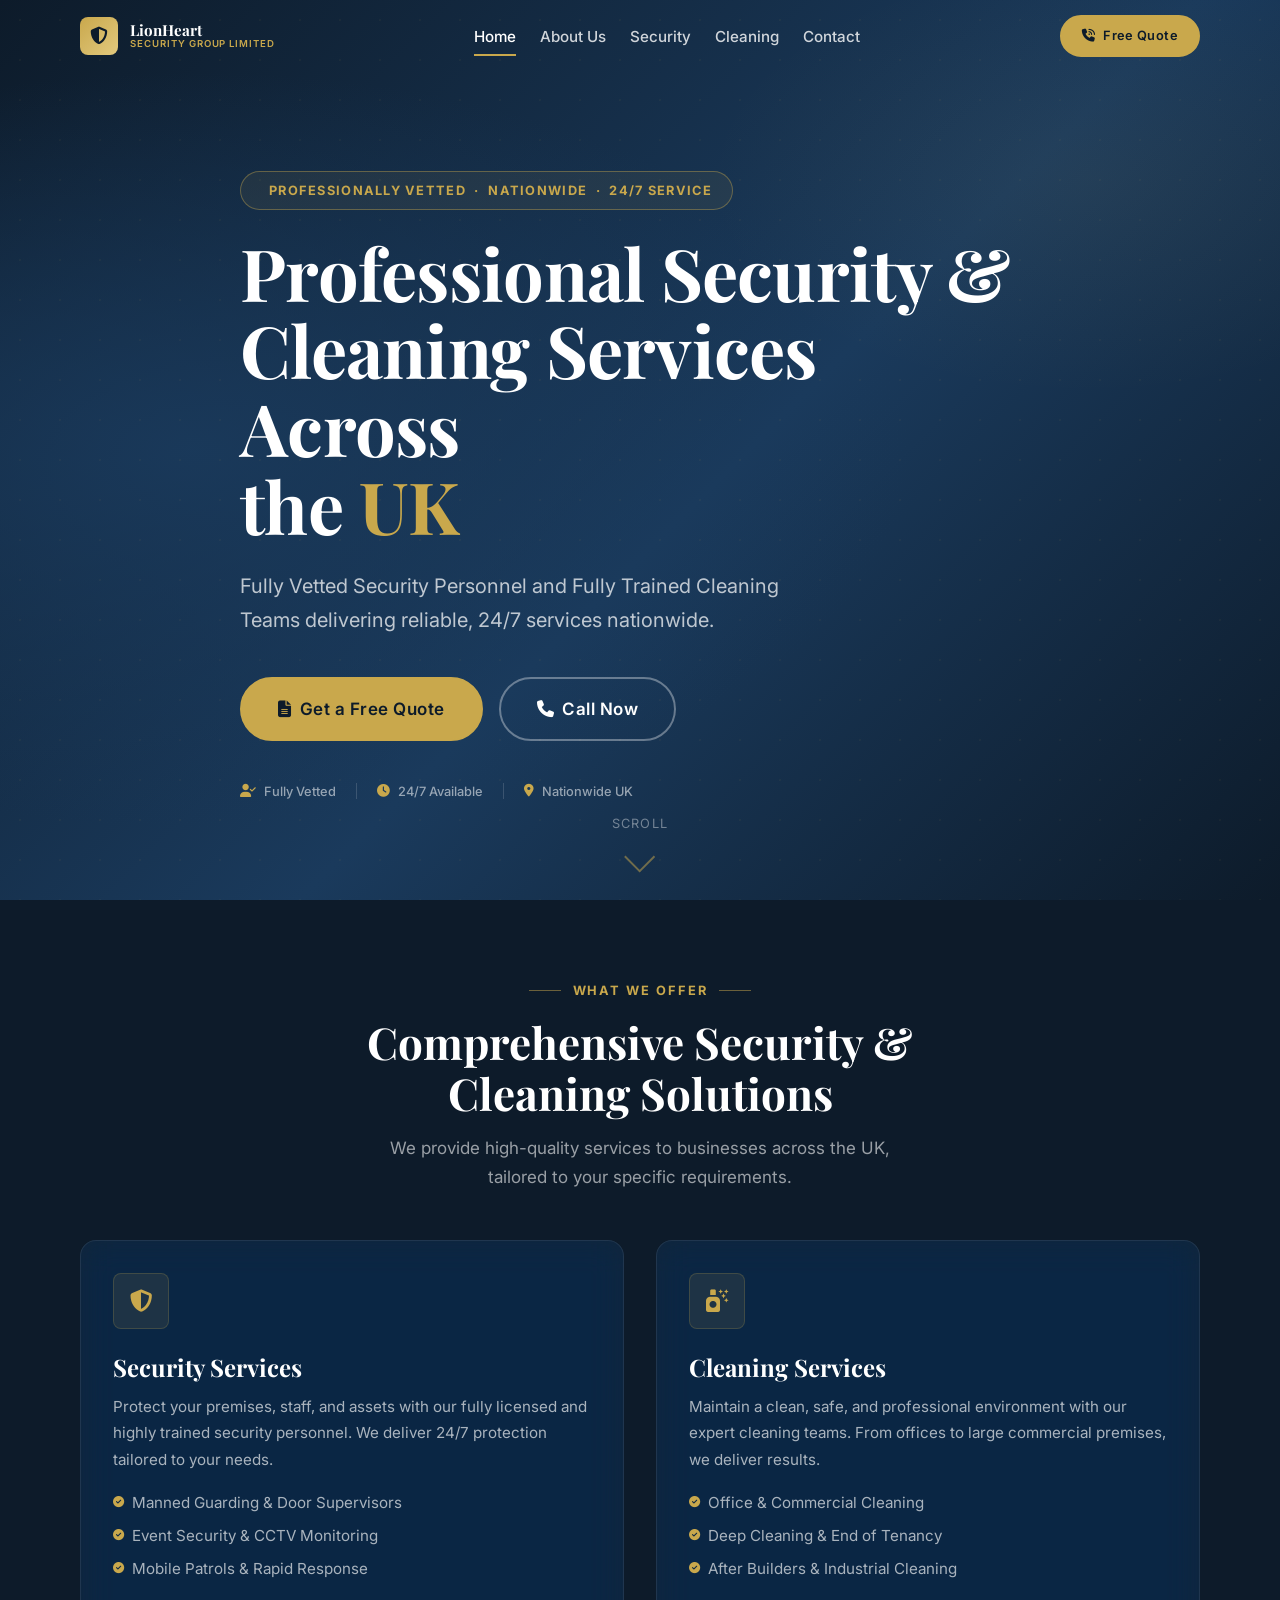
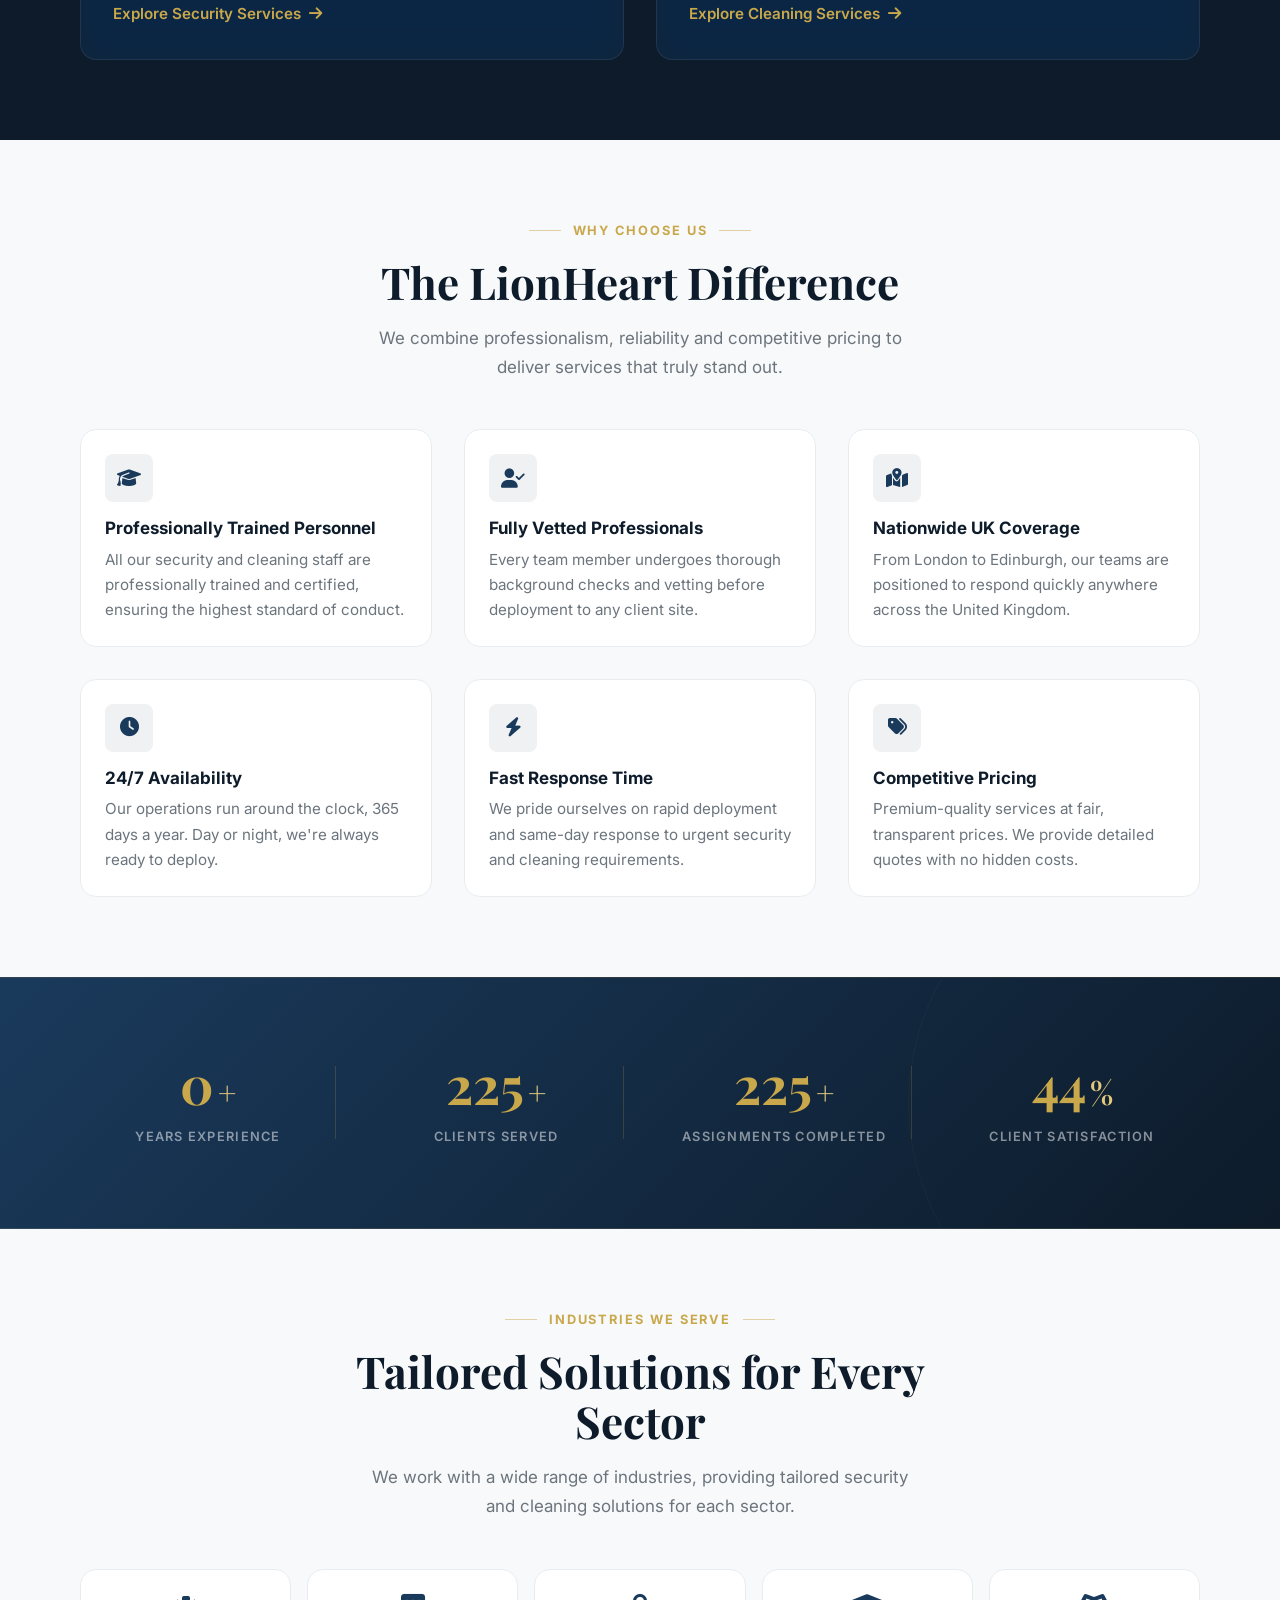
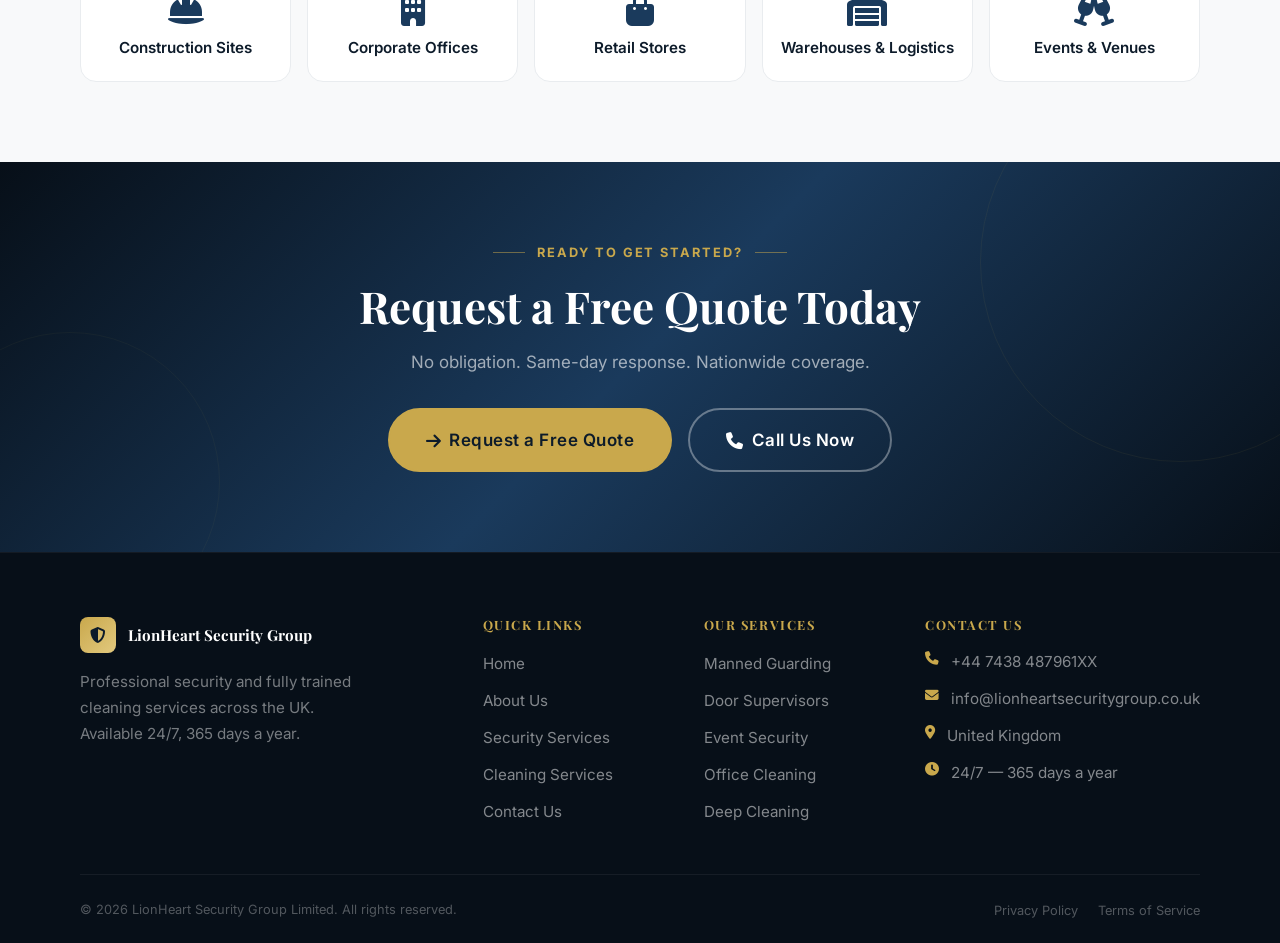
==== commit 6ba65ea2: "minor changes" ====
--- a/index.html
+++ b/index.html
@@ -3,7 +3,7 @@
 <head>
   <meta charset="UTF-8">
   <meta name="viewport" content="width=device-width, initial-scale=1.0">
-  <meta name="description" content="LionHeart Security Group Limited — SIA Licensed Security Personnel and Fully Trained Cleaning Teams delivering reliable 24/7 services nationwide across the UK.">
+  <meta name="description" content="LionHeart Security Group Limited — Fully Vetted Security Personnel and Fully Trained Cleaning Teams delivering reliable 24/7 services nationwide across the UK.">
   <title>LionHeart Security Group Limited | Professional Security & Cleaning Services UK</title>
   <link rel="preconnect" href="https://fonts.googleapis.com">
   <link rel="preconnect" href="https://fonts.gstatic.com" crossorigin>
@@ -53,8 +53,8 @@
         </ul>
         <a href="contact.html" class="btn btn--primary btn--lg" style="margin-top:1.5rem;text-align:center">Get a Free Quote</a>
         <div class="nav__mobile-contact">
-          <a href="tel:+44XXXXXXXXXX"><i class="fa-solid fa-phone" aria-hidden="true"></i> +44 XXXX XXXX</a>
-          <a href="mailto:info@lionheartsecurity.co.uk"><i class="fa-solid fa-envelope" aria-hidden="true"></i> info@lionheartsecurity.co.uk</a>
+          <a href="tel:+447438487961"><i class="fa-solid fa-phone" aria-hidden="true"></i> +44 7438 487961</a>
+          <a href="mailto:info@lionheartsecuritygroup.co.uk"><i class="fa-solid fa-envelope" aria-hidden="true"></i> info@lionheartsecuritygroup.co.uk</a>
         </div>
       </div>
     </div>
@@ -68,8 +68,8 @@
       <div class="container">
         <div class="hero__content">
           <div class="hero__badge">
-            <i class="fa-solid fa-certificate" aria-hidden="true"></i>
-            SIA Licensed &nbsp;·&nbsp; Nationwide &nbsp;·&nbsp; 24/7 Service
+            <i class="fa-solid fa-shield-check" aria-hidden="true"></i>
+            Professionally Vetted &nbsp;·&nbsp; Nationwide &nbsp;·&nbsp; 24/7 Service
           </div>
           <h1 class="hero__title">
             Professional Security &amp;<br>
@@ -77,23 +77,19 @@
             the <span class="highlight">UK</span>
           </h1>
           <p class="hero__sub">
-            SIA Licensed Security Personnel and Fully Trained Cleaning Teams delivering reliable, 24/7 services nationwide.
+            Fully Vetted Security Personnel and Fully Trained Cleaning Teams delivering reliable, 24/7 services nationwide.
           </p>
           <div class="hero__actions">
             <a href="contact.html" class="btn btn--primary btn--lg">
               <i class="fa-solid fa-file-lines" aria-hidden="true"></i> Get a Free Quote
             </a>
-            <a href="tel:+44XXXXXXXXXX" class="btn btn--outline btn--lg">
+            <a href="tel:+447438487961" class="btn btn--outline btn--lg">
               <i class="fa-solid fa-phone" aria-hidden="true"></i> Call Now
             </a>
           </div>
           <div class="hero__trust-bar">
             <div class="trust-badge">
-              <i class="fa-solid fa-certificate" aria-hidden="true"></i> SIA Licensed
-            </div>
-            <div class="trust-divider" aria-hidden="true"></div>
-            <div class="trust-badge">
-              <i class="fa-solid fa-shield-check" aria-hidden="true"></i> Fully Insured
+              <i class="fa-solid fa-user-check" aria-hidden="true"></i> Fully Vetted
             </div>
             <div class="trust-divider" aria-hidden="true"></div>
             <div class="trust-badge">
@@ -169,14 +165,14 @@
         </div>
         <div class="grid-3">
           <div class="feature-item feature-item--light" data-reveal data-reveal-delay="0">
-            <div class="feature-item__icon"><i class="fa-solid fa-certificate" aria-hidden="true"></i></div>
-            <h3 class="feature-item__title">SIA Licensed Security Staff</h3>
-            <p class="feature-item__body">All our security personnel hold valid SIA licences, ensuring the highest standard of professional conduct.</p>
+            <div class="feature-item__icon"><i class="fa-solid fa-graduation-cap" aria-hidden="true"></i></div>
+            <h3 class="feature-item__title">Professionally Trained Personnel</h3>
+            <p class="feature-item__body">All our security and cleaning staff are professionally trained and certified, ensuring the highest standard of conduct.</p>
           </div>
           <div class="feature-item feature-item--light" data-reveal data-reveal-delay="100">
-            <div class="feature-item__icon"><i class="fa-solid fa-shield-check" aria-hidden="true"></i></div>
-            <h3 class="feature-item__title">Fully Insured &amp; Vetted</h3>
-            <p class="feature-item__body">Every team member undergoes thorough background checks. We carry full public and employer liability insurance.</p>
+            <div class="feature-item__icon"><i class="fa-solid fa-user-check" aria-hidden="true"></i></div>
+            <h3 class="feature-item__title">Fully Vetted Professionals</h3>
+            <p class="feature-item__body">Every team member undergoes thorough background checks and vetting before deployment to any client site.</p>
           </div>
           <div class="feature-item feature-item--light" data-reveal data-reveal-delay="200">
             <div class="feature-item__icon"><i class="fa-solid fa-map-location-dot" aria-hidden="true"></i></div>
@@ -208,7 +204,7 @@
         <div class="stats__grid">
           <div class="stats__item" data-reveal data-reveal-delay="0">
             <div class="stats__value">
-              <span class="stats__number" data-counter="15" aria-label="15">0</span>
+              <span class="stats__number" data-counter="2" aria-label="2">0</span>
               <span class="stats__suffix">+</span>
             </div>
             <div class="stats__label">Years Experience</div>
@@ -222,7 +218,7 @@
           </div>
           <div class="stats__item" data-reveal data-reveal-delay="200">
             <div class="stats__value">
-              <span class="stats__number" data-counter="1200" aria-label="1200">0</span>
+              <span class="stats__number" data-counter="500" aria-label="500">0</span>
               <span class="stats__suffix">+</span>
             </div>
             <div class="stats__label">Assignments Completed</div>
@@ -268,7 +264,7 @@
             <div class="industry-card__name">Warehouses &amp; Logistics</div>
           </div>
           <div class="industry-card" data-reveal data-reveal-delay="320">
-            <i class="fa-solid fa-calendar-star industry-card__icon" aria-hidden="true"></i>
+            <i class="fa-solid fa-champagne-glasses industry-card__icon" aria-hidden="true"></i>
             <div class="industry-card__name">Events &amp; Venues</div>
           </div>
         </div>
@@ -290,7 +286,7 @@
             <a href="contact.html" class="btn btn--primary btn--lg">
               <i class="fa-solid fa-arrow-right" aria-hidden="true"></i> Request a Free Quote
             </a>
-            <a href="tel:+44XXXXXXXXXX" class="btn btn--outline btn--lg">
+            <a href="tel:+447438487961" class="btn btn--outline btn--lg">
               <i class="fa-solid fa-phone" aria-hidden="true"></i> Call Us Now
             </a>
           </div>
@@ -309,12 +305,7 @@
             <div class="footer__logo-icon"><i class="fa-solid fa-shield-halved" aria-hidden="true"></i></div>
             <span class="footer__logo-name">LionHeart Security Group</span>
           </div>
-          <p class="footer__desc">Professional SIA licensed security and fully trained cleaning services across the UK. Available 24/7, 365 days a year.</p>
-          <div class="footer__social">
-            <a href="#" aria-label="LinkedIn"><i class="fa-brands fa-linkedin-in" aria-hidden="true"></i></a>
-            <a href="#" aria-label="Twitter/X"><i class="fa-brands fa-x-twitter" aria-hidden="true"></i></a>
-            <a href="#" aria-label="Facebook"><i class="fa-brands fa-facebook-f" aria-hidden="true"></i></a>
-          </div>
+          <p class="footer__desc">Professional security and fully trained cleaning services across the UK. Available 24/7, 365 days a year.</p>
         </div>
         <div>
           <h3 class="footer__col-title">Quick Links</h3>
@@ -341,11 +332,11 @@
           <ul class="footer__contact" role="list">
             <li class="footer__contact-item">
               <i class="fa-solid fa-phone" aria-hidden="true"></i>
-              <a href="tel:+44XXXXXXXXXX">+44 XXXX XXXXXX</a>
+              <a href="tel:+447438487961">+44 7438 487961XX</a>
             </li>
             <li class="footer__contact-item">
               <i class="fa-solid fa-envelope" aria-hidden="true"></i>
-              <a href="mailto:info@lionheartsecurity.co.uk">info@lionheartsecurity.co.uk</a>
+              <a href="mailto:info@lionheartsecuritygroup.co.uk">info@lionheartsecuritygroup.co.uk</a>
             </li>
             <li class="footer__contact-item">
               <i class="fa-solid fa-location-dot" aria-hidden="true"></i>
@@ -359,7 +350,7 @@
         </div>
       </div>
       <div class="footer__bottom">
-        <p class="footer__copyright">&copy; 2026 LionHeart Security Group Limited. All rights reserved. SIA Licensed.</p>
+        <p class="footer__copyright">&copy; 2026 LionHeart Security Group Limited. All rights reserved.</p>
         <ul class="footer__legal" role="list">
           <li><a href="#">Privacy Policy</a></li>
           <li><a href="#">Terms of Service</a></li>
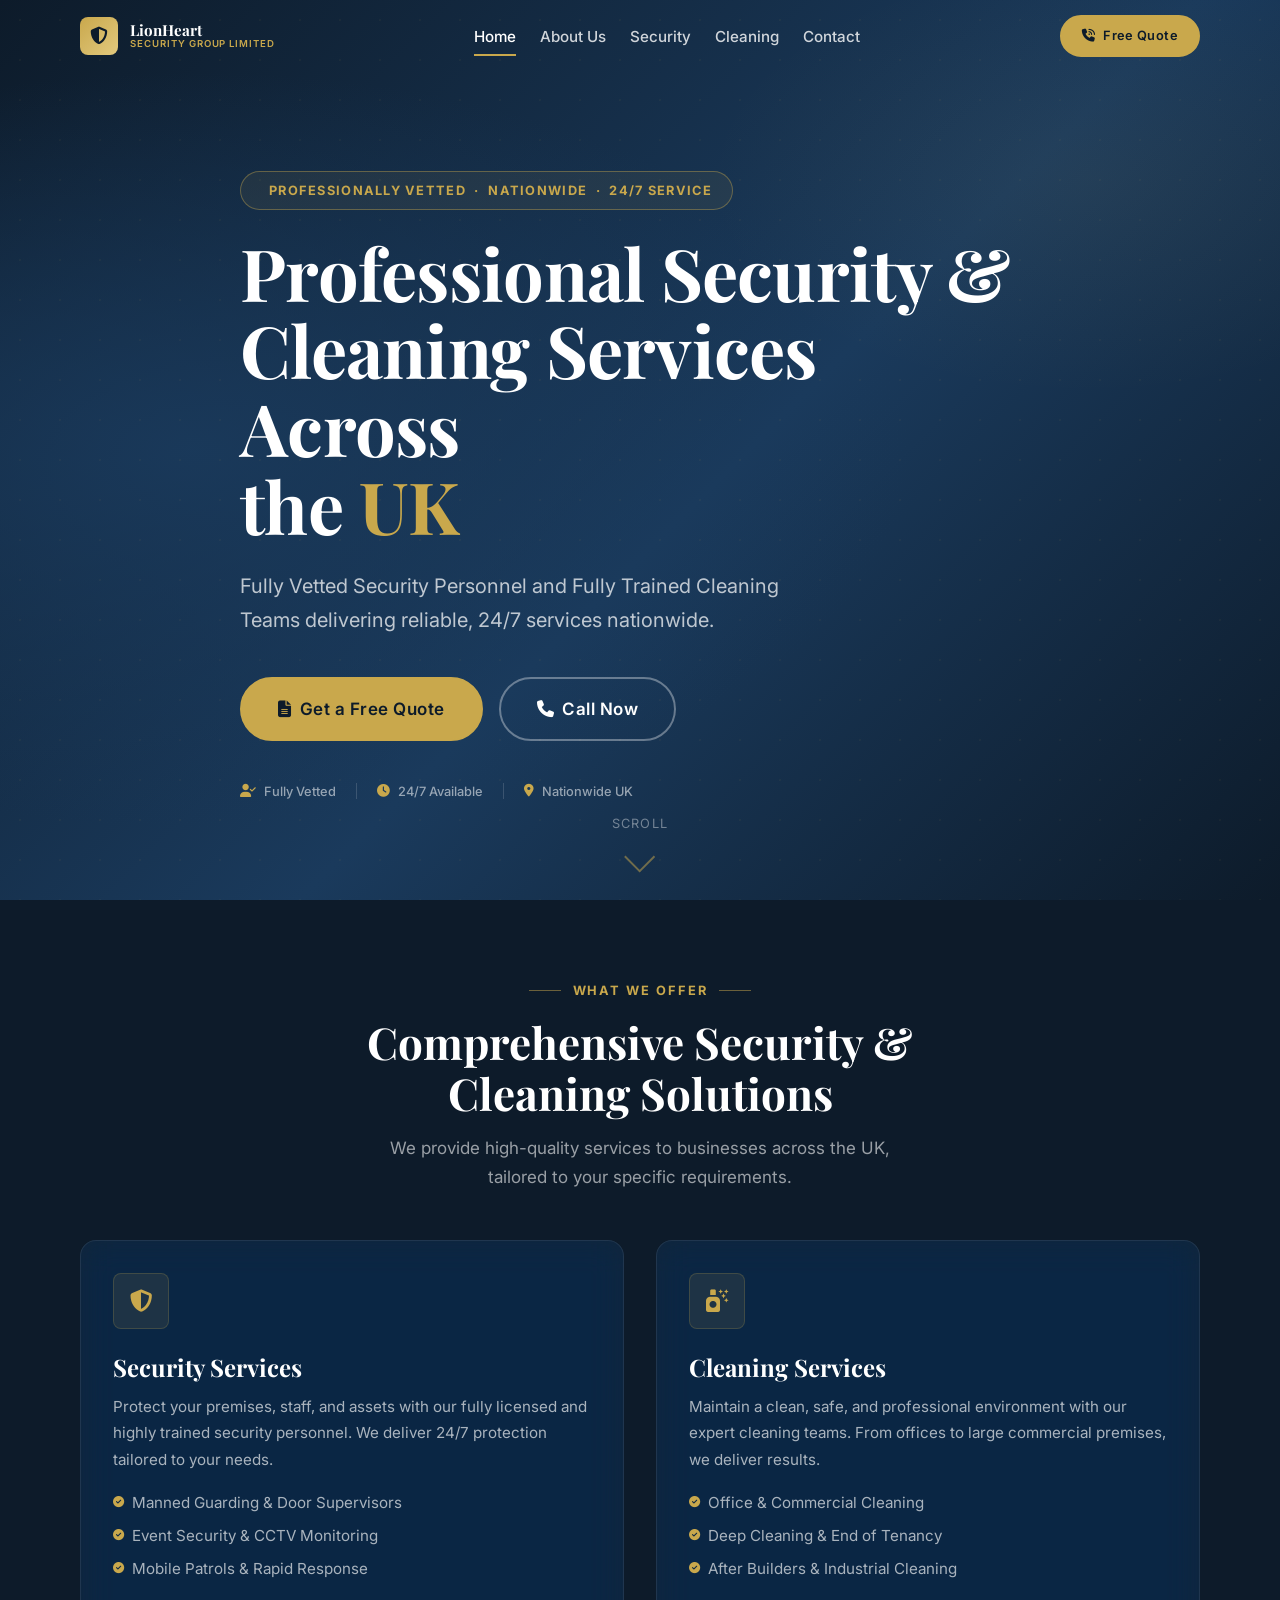
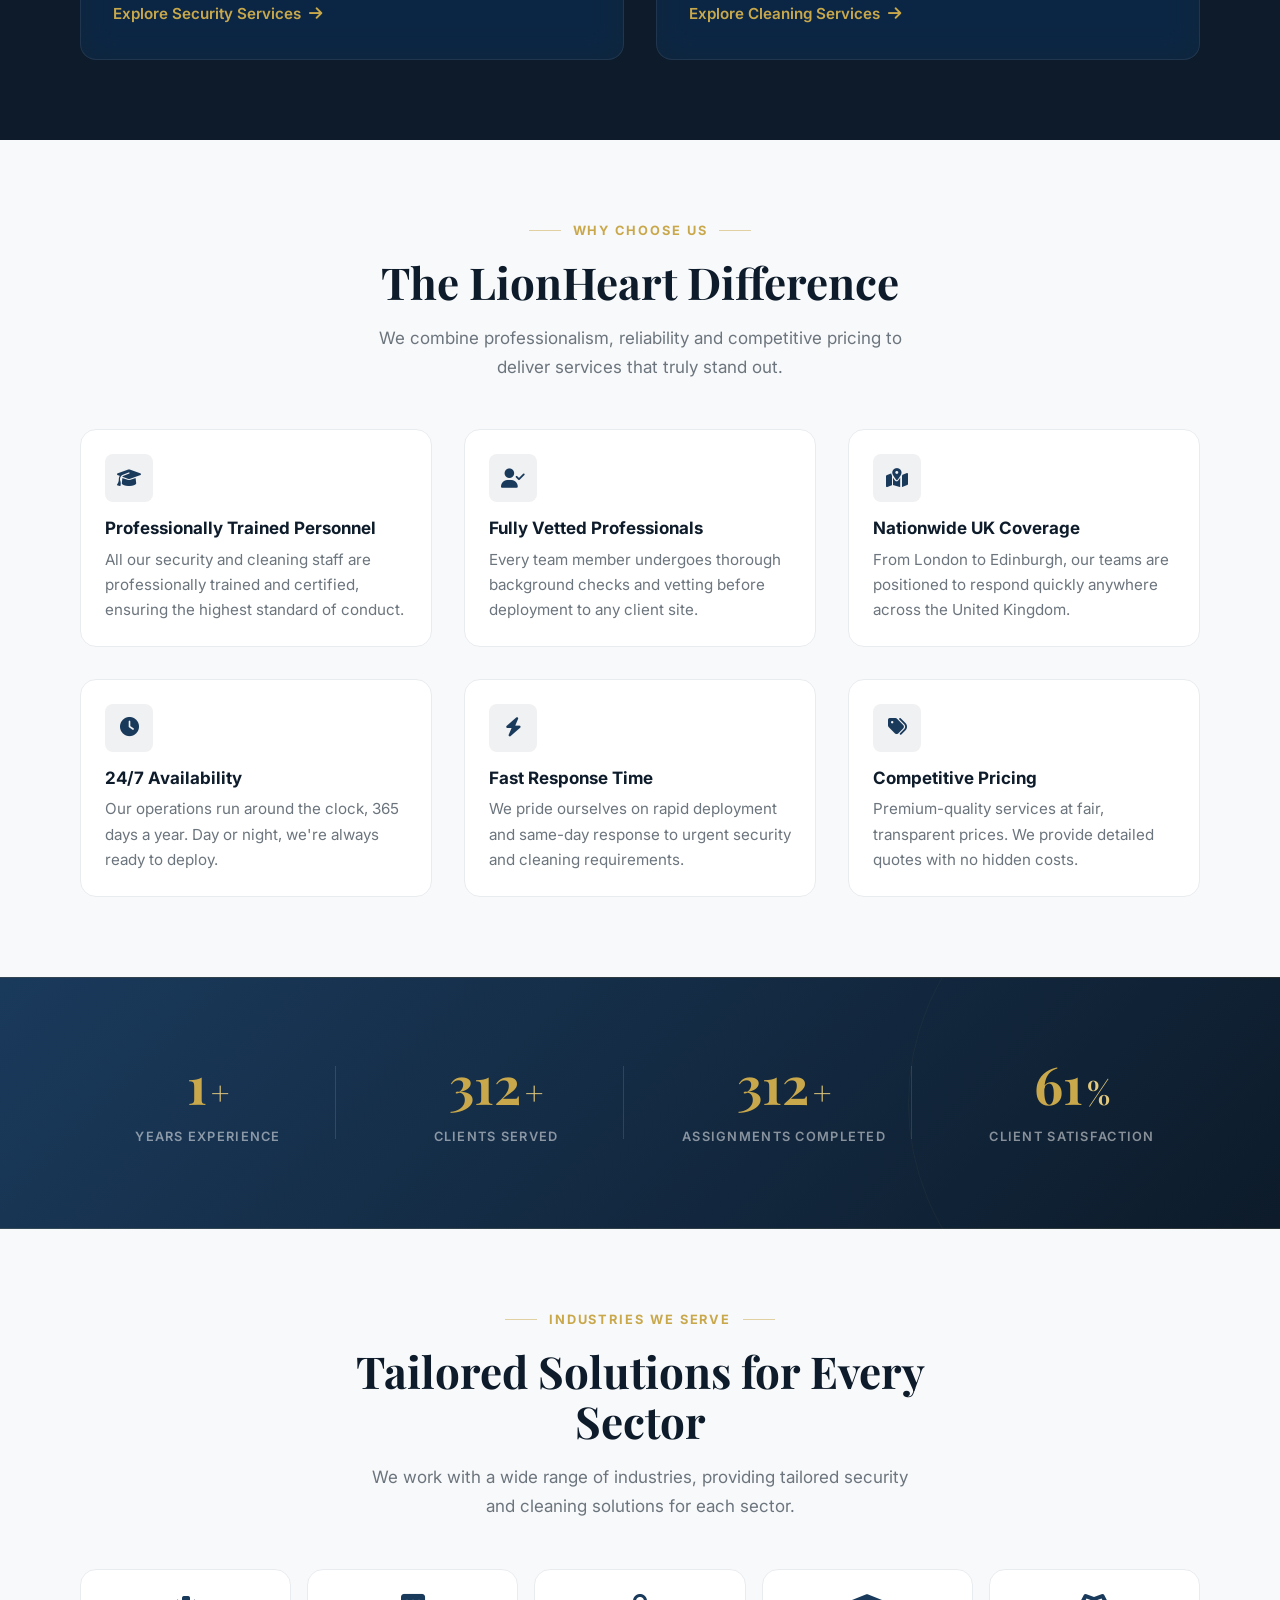
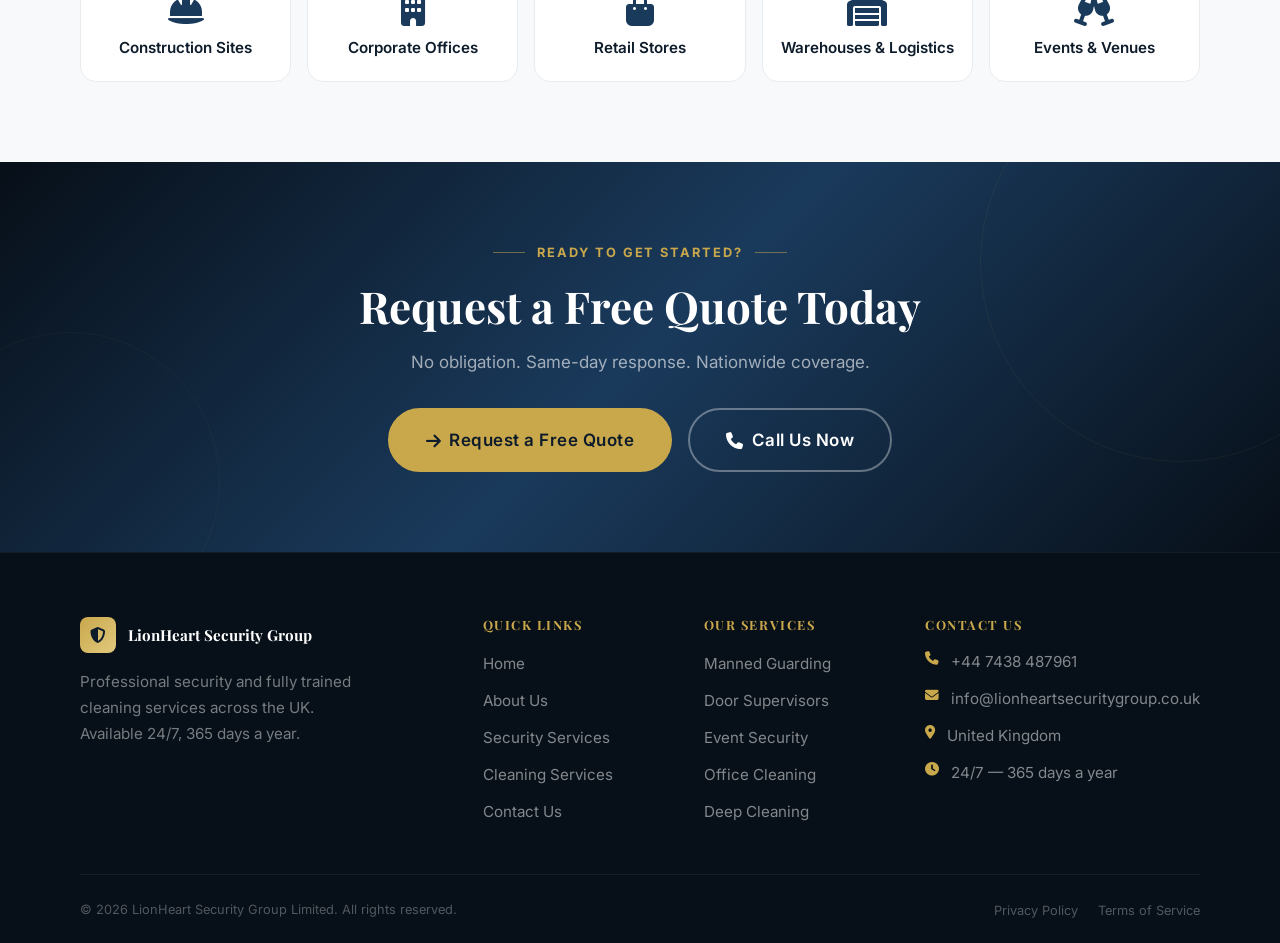
==== commit d54feca1: "minor change" ====
--- a/index.html
+++ b/index.html
@@ -332,7 +332,7 @@
           <ul class="footer__contact" role="list">
             <li class="footer__contact-item">
               <i class="fa-solid fa-phone" aria-hidden="true"></i>
-              <a href="tel:+447438487961">+44 7438 487961XX</a>
+              <a href="tel:+447438487961">+44 7438 487961</a>
             </li>
             <li class="footer__contact-item">
               <i class="fa-solid fa-envelope" aria-hidden="true"></i>
